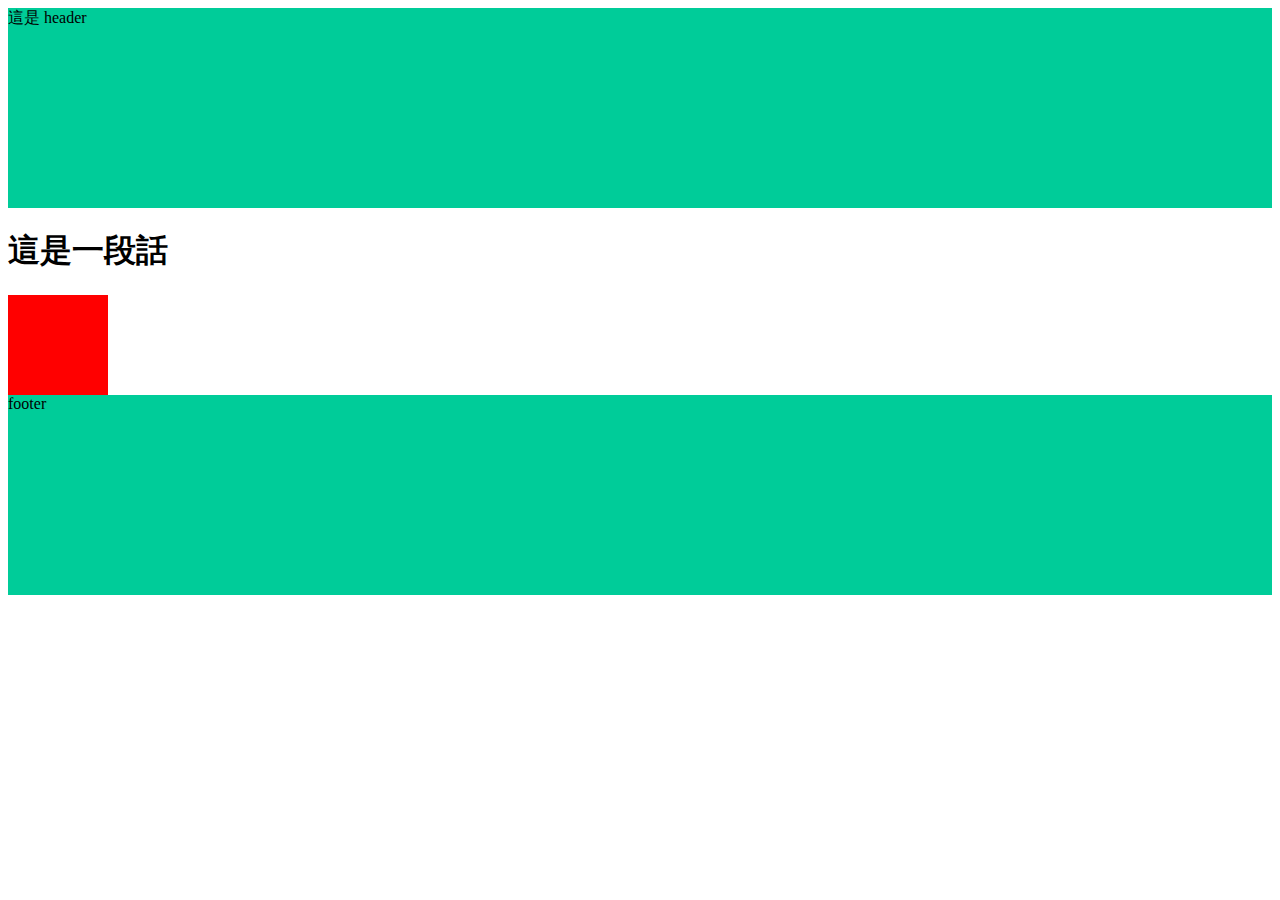
==== index.html @ 0a26b1fb "Update 2023-05-21T09:43:18.702Z" ====
<!DOCTYPE html>
<html lang="en">

<head>
  <meta charset="UTF-8">
  <meta name="viewport" content="width=device-width, initial-scale=1.0">
  <meta http-equiv="X-UA-Compatible" content="ie=edge">
  <title>首頁</title>
  <link rel="stylesheet" href="./assets/style/all.css">
</head>

<body>
  <header class="header">
    這是 header
  </header>

  
<h1>
  這是一段話
</h1>

<div class="box"></div>

  <footer class="footer">
    footer
  </footer>
  <script src="./assets/js/vendors.js"></script>
  <script src="./assets/js/all.js"></script>
</body>

</html>
---- assets/style/all.css ----
.header {
  height: 200px;
  background-color: #00cc99; }

.footer {
  height: 200px;
  background-color: #00cc99; }

.box {
  width: 100px;
  height: 100px;
  background-color: red;
  display: -webkit-box;
  display: -ms-flexbox;
  display: flex;
  -webkit-transition: all 0.5s;
  -o-transition: all 0.5s;
  transition: all 0.5s; }
  .box:hover {
    width: 200px;
    background-color: #00cc99; }

/*# sourceMappingURL=all.css.map */
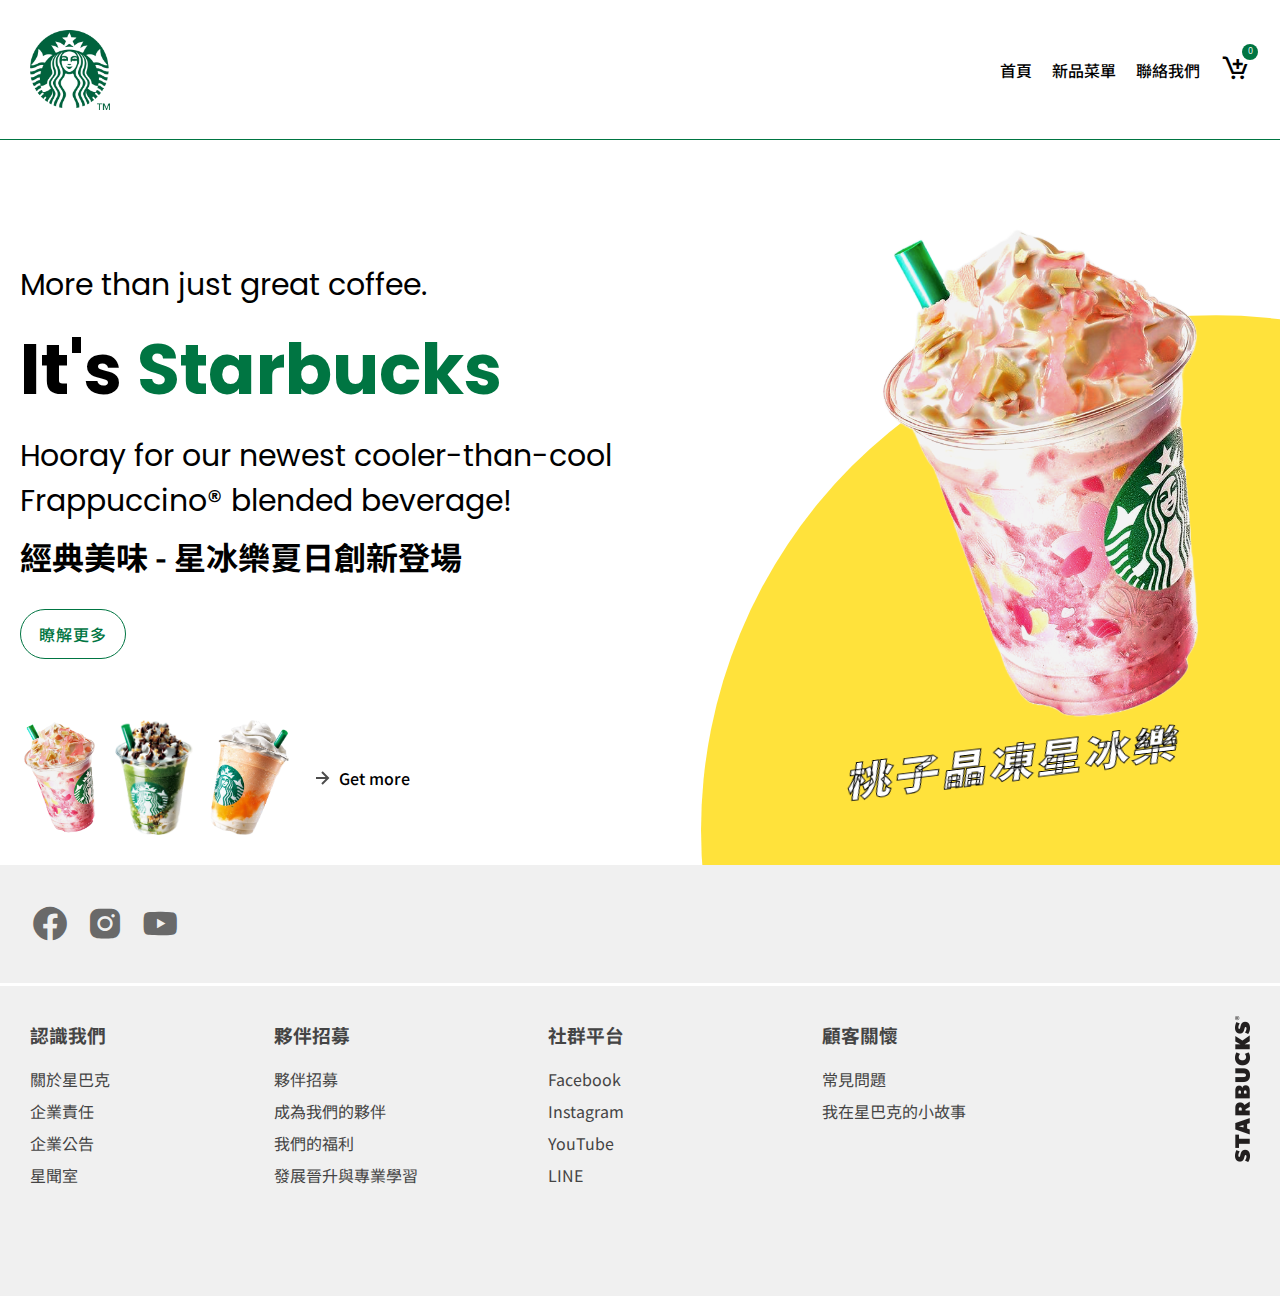
==== commit d1eeba9f: "Update 2023-05-23T00:21:50.530Z" ====
--- a/index.html
+++ b/index.html
@@ -5,25 +5,138 @@
   <meta charset="UTF-8">
   <meta name="viewport" content="width=device-width, initial-scale=1.0">
   <meta http-equiv="X-UA-Compatible" content="ie=edge">
-  <title>首頁</title>
+  <title>星巴克飲料網站Demo</title>
+  <link href='https://unpkg.com/boxicons@2.1.4/css/boxicons.min.css' rel='stylesheet'>
   <link rel="stylesheet" href="./assets/style/all.css">
 </head>
 
 <body>
-  <header class="header">
-    這是 header
+   <!-- 購物車清單卡-->
+  <div class="shopingCard">
+    <div class="shopingCard__list">
+        <div class="shopingCard__list__head">
+            <h1>購物清單</h1>
+            <button class="close"><i class='bx bx-x'></i></button>
+        </div>
+        <ul class="shopingCard__list__content">
+            <!-- <li class="shopingCard__list__item">
+                <div class="shopping__img"><img src="assets/images/flappuccino01.png" alt=""></div>
+                <div>
+                  <p class="shopping__name">桃子晶凍星冰樂</p>
+                  <p class="shopping__price">NT$<span>150</span></p>
+                </div>
+                <div class="shopping__quantity">
+                    <button class="plus"  onclick="changeQuantity()"><i class='bx bx-plus'></i></button>
+                    <div class="count">1</div>
+                    <button class="minus" onclick="changeQuantity()"><i class='bx bx-minus' ></i></button>
+                </div>
+            </li> -->
+        </ul>
+        <p class="send__message">訂單已送出！</p>
+     </div>
+    <div class="checkout">
+        <div class="checkout__total">0</div>
+        <button class="checkout__send">送出訂單</button>
+    </div>
+</div>
+ <!-- header 表頭 -->
+  <header id="header">
+    <div class="container">
+      <nav>
+        <a href="index.html" class="logo"><img src="assets/images/starbucks-logo.png" alt=""></a>
+        <ul class="nav__list">
+          <li class="nav__list__item"><a href="index.html">首頁</a></li>
+          <li class="nav__list__item"><a href="menu.html">新品菜單</a></li>
+          <li class="nav__list__item"><a href="index.html">聯絡我們</a></li>
+          <li class="nav__list__item cart"><button><i class='bx bx-cart-add' ></i></button><span class="quantity">0</span></li>
+        </ul>
+      </nav>
+    </div>
   </header>
 
   
-<h1>
-  這是一段話
-</h1>
+<section class="landing" id="landing">
+    <div class="container">
+        <div class="landing__content">
+            <div class="circle"></div>
+            <div class="landing__content__up">
+                <div class="landing__text">
+                    <p class="en">More than just great coffee.</p>
+                    <h1 class="en">It's <span class="en">Starbucks</span></h1>
+                    <p class="en">Hooray for our newest cooler-than-cool Frappuccino® blended beverage!</p>
+                    <h2 class="ch">經典美味 - 星冰樂夏日創新登場</h2>
+                    <a href="menu.html">瞭解更多</a>
+                </div>
+                <div class="landing__product__big">
+                    <img src="assets/images/flappuccino01.png" alt="">
+                    <p>桃子晶凍星冰樂</p>
+                </div>
+            </div>
+            <div class="landing__content__bottom">
+                    <ul class="thumb">
+                        <li class="thumb__item" data-name="桃子晶凍星冰樂" data-color="#EE9CAD"><img src="assets/images/flappuccino01.png" alt=""></li>
+                        <li class="thumb__item" data-name="抹茶可可星冰樂" data-color="#AAC046"><img src="assets/images/flappuccino02.png" alt=""></li>
+                        <li class="thumb__item" data-name="芒果乳酪星冰樂" data-color="#ffe23b"><img src="assets/images/flappuccino03.png" alt=""></li>
+                    </ul>
+                    <a href="menu.html" class="go-shop"><div class="arrow"></div><span>Get more</span></a>
+            </div>
+    </div>
+</section>
 
-<div class="box"></div>
 
-  <footer class="footer">
-    footer
+ <!-- header 表尾-->
+  <footer id="footer">
+    <div class="footer__top">
+      <div class="container">
+        <ul class="footer__social">
+          <li class="footer__social__icon fb"><a href="#footer"><i class='bx bxl-facebook-circle' ></i></a></li>
+          <li class="footer__social__icon ig"><a href="#footer"><i class='bx bxl-instagram-alt' ></i></a></li>
+          <li class="footer__social__icon yt"><a href="#footer"><i class='bx bxl-youtube'></i></a></li>
+        </ul>
+      </div>
+    </div>
+    <div class="footer__bottom">
+      <div class="container">
+          <ul class="footer__info">
+            <li class="footer__info__col">
+              <h3>認識我們</h3>
+              <ul class="footer__info__item">
+                <li><a href="#footer">關於星巴克</a></li>
+                <li><a href="#footer">企業責任</a></li>
+                <li><a href="#footer">企業公告</a></li>
+                <li><a href="#footer">星聞室</a></li>
+              </ul>
+            </li>
+            <li class="footer__info__col">
+              <h3>夥伴招募</h3>
+              <ul class="footer__info__item">
+                <li><a href="#footer">夥伴招募</a></li>
+                <li><a href="#footer">成為我們的夥伴</a></li>
+                <li><a href="#footer">我們的福利</a></li>
+                <li><a href="#footer">發展晉升與專業學習</a></li>
+              </ul>
+            </li>
+            <li class="footer__info__col">
+              <h3>社群平台</h3>
+              <ul class="footer__info__item">
+                <li><a href="#footer">Facebook</a></li>
+                <li><a href="#footer">Instagram</a></li>
+                <li><a href="#footer">YouTube</a></li>
+                <li><a href="#footer">LINE</a></li>
+              </ul>
+            </li>
+            <li class="footer__info__col">
+              <h3>顧客關懷</h3>
+              <ul class="footer__info__item">
+                <li><a href="#footer">常見問題</a></li>
+                <li><a href="#footer">我在星巴克的小故事</a></li>
+              </ul>
+            </li>
+          </ul>
+      </div>
+    </div>
   </footer>
+ 
   <script src="./assets/js/vendors.js"></script>
   <script src="./assets/js/all.js"></script>
 </body>
--- a/assets/style/all.css
+++ b/assets/style/all.css
@@ -1,23 +1,616 @@
-.header {
-  height: 200px;
-  background-color: #00cc99; }
-
-.footer {
-  height: 200px;
-  background-color: #00cc99; }
-
-.box {
-  width: 100px;
-  height: 100px;
-  background-color: red;
-  display: -webkit-box;
-  display: -ms-flexbox;
-  display: flex;
+@import url("https://fonts.googleapis.com/css2?family=Noto+Sans+TC:wght@100;300;400;500;700;900&family=Poppins:ital,wght@0,100;0,200;0,300;0,400;0,500;0,600;0,700;0,800;0,900;1,100;1,200;1,300;1,400;1,500;1,600;1,700;1,800;1,900&display=swap");
+* {
+  margin: 0;
+  padding: 0;
+  -webkit-box-sizing: border-box;
+          box-sizing: border-box;
+  font-family: "Noto Sans TC","Poppins", sans-serif; }
+
+html, body {
+  width: 100%; }
+
+img {
+  max-width: 100%;
+  vertical-align: top; }
+
+a {
+  text-decoration: none;
+  color: black; }
+
+li {
+  list-style: none; }
+
+.en {
+  font-family: "Poppins"; }
+
+.container {
+  width: 100%;
+  max-width: 1280px;
+  margin: 0 auto;
+  padding: 30px; }
+
+header {
+  position: fixed;
+  z-index: 1;
+  width: 100%;
+  height: 140px;
+  border-bottom: 1px solid #007542;
+  background-color: white; }
+
+nav {
+  display: -webkit-box;
+  display: -ms-flexbox;
+  display: flex;
+  -webkit-box-pack: justify;
+      -ms-flex-pack: justify;
+          justify-content: space-between;
+  -webkit-box-align: center;
+      -ms-flex-align: center;
+          align-items: center; }
+
+.logo {
+  width: 80px; }
+
+.nav__list {
+  display: -webkit-box;
+  display: -ms-flexbox;
+  display: flex;
+  -webkit-box-align: center;
+      -ms-flex-align: center;
+          align-items: center;
+  gap: 20px; }
+  .nav__list a {
+    color: black;
+    font-weight: 500;
+    -webkit-transition: all .25s;
+    -o-transition: all .25s;
+    transition: all .25s; }
+
+.nav__list__item:hover a {
+  color: #007542; }
+
+.nav__list__item.cart {
+  position: relative; }
+  .nav__list__item.cart button {
+    position: relative;
+    top: -2px;
+    border: none;
+    cursor: pointer;
+    font-size: 30px;
+    background-color: transparent;
+    -webkit-transition: all .25s;
+    -o-transition: all .25s;
+    transition: all .25s; }
+    .nav__list__item.cart button:hover {
+      color: #007542;
+      font-size: 32px; }
+  .nav__list__item.cart .quantity {
+    position: absolute;
+    top: -4px;
+    right: -8px;
+    display: -webkit-box;
+    display: -ms-flexbox;
+    display: flex;
+    -webkit-box-pack: center;
+        -ms-flex-pack: center;
+            justify-content: center;
+    -webkit-box-align: center;
+        -ms-flex-align: center;
+            align-items: center;
+    width: 16px;
+    height: 16px;
+    background-color: #007542;
+    border-radius: 50%;
+    font-size: 8px;
+    font-family: "Poppins";
+    color: white; }
+
+.landing {
+  padding-top: 140px; }
+
+.landing .container {
+  padding-left: 0;
+  padding-right: 0;
+  padding-bottom: 0; }
+
+.landing__content {
+  position: relative;
+  padding: 0 20px; }
+
+.circle {
+  position: absolute;
+  top: 0;
+  left: 0;
+  background-color: #ffe23b;
+  width: 100%;
+  height: 100%;
+  -webkit-clip-path: circle(50% at 95% 95%);
+          clip-path: circle(50% at 95% 95%);
+  z-index: -1; }
+  @media (max-width: 768px) {
+    .circle {
+      -webkit-clip-path: circle(50% at 50% 95%);
+              clip-path: circle(50% at 50% 95%); } }
+
+.landing__content__up {
+  display: -webkit-box;
+  display: -ms-flexbox;
+  display: flex;
+  -webkit-box-pack: justify;
+      -ms-flex-pack: justify;
+          justify-content: space-between;
+  -webkit-box-align: center;
+      -ms-flex-align: center;
+          align-items: center;
+  padding-top: 50px; }
+  @media (max-width: 768px) {
+    .landing__content__up {
+      -webkit-box-orient: vertical;
+      -webkit-box-direction: normal;
+          -ms-flex-direction: column;
+              flex-direction: column; } }
+
+.landing__text {
+  max-width: 800px; }
+  .landing__text p.en {
+    font-size: 30px; }
+  .landing__text h1 {
+    font-size: 70px;
+    margin-bottom: 10px; }
+    .landing__text h1 span {
+      color: #007542; }
+  .landing__text p {
+    font-size: 18px;
+    line-height: 1.5;
+    margin-bottom: 10px; }
+  .landing__text h2 {
+    font-size: 32px; }
+  .landing__text a {
+    display: inline-block;
+    padding: 12px 18px;
+    margin-top: 30px;
+    margin-bottom: 20px;
+    font-weight: 500;
+    color: #007542;
+    border-radius: 30px;
+    letter-spacing: 1px;
+    border: 1px solid #007542;
+    -webkit-transition: all .15s ease-out;
+    -o-transition: all .15s ease-out;
+    transition: all .15s ease-out; }
+    .landing__text a:hover {
+      color: white;
+      background-color: #007542; }
+
+@-webkit-keyframes float {
+  0% {
+    -webkit-transform: translateY(0px);
+            transform: translateY(0px); }
+  50% {
+    -webkit-transform: translateY(15px);
+            transform: translateY(15px); }
+  100% {
+    -webkit-transform: translateY(0px);
+            transform: translateY(0px); } }
+
+@keyframes float {
+  0% {
+    -webkit-transform: translateY(0px);
+            transform: translateY(0px); }
+  50% {
+    -webkit-transform: translateY(15px);
+            transform: translateY(15px); }
+  100% {
+    -webkit-transform: translateY(0px);
+            transform: translateY(0px); } }
+
+.landing__product__big {
+  width: 600px;
+  height: 500px;
+  display: -webkit-box;
+  display: -ms-flexbox;
+  display: flex;
+  -webkit-box-orient: vertical;
+  -webkit-box-direction: normal;
+      -ms-flex-direction: column;
+          flex-direction: column;
+  -webkit-box-align: center;
+      -ms-flex-align: center;
+          align-items: center; }
+  .landing__product__big img {
+    max-width: 350px;
+    -webkit-animation: float 1.5s infinite ease-in-out;
+            animation: float 1.5s infinite ease-in-out; }
+  .landing__product__big p {
+    position: relative;
+    left: -30px;
+    font-size: 45px;
+    font-weight: 900;
+    color: white;
+    font-style: italic;
+    letter-spacing: 3px;
+    -webkit-transform: rotateX(30deg) rotate(-8deg);
+            transform: rotateX(30deg) rotate(-8deg);
+    -webkit-text-stroke: 1px black; }
+
+.landing__content__bottom {
+  display: -webkit-box;
+  display: -ms-flexbox;
+  display: flex;
+  -webkit-box-pack: start;
+      -ms-flex-pack: start;
+          justify-content: flex-start;
+  padding-bottom: 30px;
+  -ms-flex-wrap: wrap;
+      flex-wrap: wrap; }
+  @media (max-width: 768px) {
+    .landing__content__bottom {
+      margin-top: 100px;
+      -webkit-box-pack: center;
+          -ms-flex-pack: center;
+              justify-content: center; } }
+
+.thumb {
+  display: -webkit-box;
+  display: -ms-flexbox;
+  display: flex;
+  -webkit-box-pack: center;
+      -ms-flex-pack: center;
+          justify-content: center;
+  gap: 15px; }
+  @media (max-width: 768px) {
+    .thumb {
+      margin-top: 20px;
+      margin-bottom: 20px;
+      width: 100%; } }
+
+.thumb::-webkit-scrollbar {
+  display: none; }
+
+.thumb__item {
+  width: 80px;
+  height: 115px;
+  cursor: pointer;
+  -webkit-transition: -webkit-transform 0.4s;
+  transition: -webkit-transform 0.4s;
+  -o-transition: transform 0.4s;
+  transition: transform 0.4s;
+  transition: transform 0.4s, -webkit-transform 0.4s; }
+  .thumb__item:hover {
+    -webkit-transform: translateY(-15px);
+        -ms-transform: translateY(-15px);
+            transform: translateY(-15px); }
+  .thumb__item img {
+    max-height: 100%; }
+
+.thumb__item:nth-child(4) {
+  margin-left: 10px; }
+
+.go-shop {
+  display: -webkit-box;
+  display: -ms-flexbox;
+  display: flex;
+  -webkit-box-align: center;
+      -ms-flex-align: center;
+          align-items: center;
+  margin-left: 20px; }
+  @media (max-width: 768px) {
+    .go-shop {
+      margin-left: 0; } }
+  .go-shop .arrow {
+    position: relative;
+    width: 24px;
+    height: 24px;
+    background-image: url("data:image/svg+xml,%3Csvg xmlns='http://www.w3.org/2000/svg' width='24' height='24' viewBox='0 0 24 24' style='fill: rgba(0, 0, 0, 0.7);transform: ;msFilter:;'%3E%3Cpath d='m11.293 17.293 1.414 1.414L19.414 12l-6.707-6.707-1.414 1.414L15.586 11H6v2h9.586z'%3E%3C/path%3E%3C/svg%3E");
+    background-repeat: no-repeat;
+    background-size: cover;
+    left: 0;
+    -webkit-transition: all 0.4s;
+    -o-transition: all 0.4s;
+    transition: all 0.4s; }
+  .go-shop span {
+    position: relative;
+    color: #000;
+    margin-left: 5px;
+    font-weight: 500;
+    left: 0;
+    -webkit-transition: all 0.4s;
+    -o-transition: all 0.4s;
+    transition: all 0.4s; }
+    .go-shop span::before {
+      content: "";
+      position: absolute;
+      width: 0%;
+      height: 1px;
+      background-color: #007542;
+      bottom: -5px;
+      -webkit-transition: all 0.4s;
+      -o-transition: all 0.4s;
+      transition: all 0.4s; }
+
+.go-shop:hover span {
+  color: #007542;
+  left: 10px; }
+
+.go-shop:hover span::before {
+  width: 100%; }
+
+.go-shop:hover .arrow {
+  background-image: url("data:image/svg+xml,%3Csvg xmlns='http://www.w3.org/2000/svg' width='24' height='24' viewBox='0 0 24 24' style='fill: rgba(1, 95, 54, 1);transform: ;msFilter:;'%3E%3Cpath d='m11.293 17.293 1.414 1.414L19.414 12l-6.707-6.707-1.414 1.414L15.586 11H6v2h9.586z'%3E%3C/path%3E%3C/svg%3E");
+  left: 8px; }
+
+.menu {
+  padding-top: 140px; }
+
+.menu__content__list {
+  display: -webkit-box;
+  display: -ms-flexbox;
+  display: flex;
+  -webkit-box-pack: center;
+      -ms-flex-pack: center;
+          justify-content: center;
+  padding-top: 50px; }
+  .menu__content__list__wrapper {
+    display: -webkit-box;
+    display: -ms-flexbox;
+    display: flex;
+    -ms-flex-wrap: wrap;
+        flex-wrap: wrap;
+    gap: 14%;
+    width: 60%; }
+    @media (max-width: 768px) {
+      .menu__content__list__wrapper {
+        width: 80%;
+        gap: 10%; } }
+
+.menu__content__list__card {
+  width: 24%;
+  margin-bottom: 80px;
+  text-align: center; }
+  @media (max-width: 768px) {
+    .menu__content__list__card {
+      width: 45%; } }
+  .menu__content__list__card h2 {
+    margin-top: 20px;
+    font-size: 20px;
+    letter-spacing: 1px; }
+  .menu__content__list__card .card__img {
+    position: relative;
+    height: 200px; }
+    .menu__content__list__card .card__img img {
+      height: 100%;
+      -o-object-fit: contain;
+         object-fit: contain; }
+  .menu__content__list__card .price {
+    margin-top: 10px;
+    font-family: "Poppins"; }
+  .menu__content__list__card .addToCart {
+    margin-top: 10px;
+    padding: 10px 14px;
+    border: none;
+    border-radius: 20px;
+    background-color: #f0ece4;
+    cursor: pointer; }
+    .menu__content__list__card .addToCart i {
+      position: relative;
+      top: 2px;
+      font-size: 16px;
+      margin-right: 2px; }
+
+.shopingCard {
+  position: fixed;
+  top: 0;
+  right: -400px;
+  display: -webkit-box;
+  display: -ms-flexbox;
+  display: flex;
+  -webkit-box-orient: vertical;
+  -webkit-box-direction: normal;
+      -ms-flex-direction: column;
+          flex-direction: column;
+  -webkit-box-pack: justify;
+      -ms-flex-pack: justify;
+          justify-content: space-between;
+  width: 400px;
+  height: 100vh;
+  z-index: 2;
+  scroll-behavior: smooth;
+  overflow-y: scroll;
+  background-color: #F7F7F7;
   -webkit-transition: all 0.5s;
   -o-transition: all 0.5s;
   transition: all 0.5s; }
-  .box:hover {
-    width: 200px;
-    background-color: #00cc99; }
+
+.shopingCard__list {
+  margin-top: 41px;
+  padding: 30px; }
+
+.shopingCard.active {
+  right: 0px; }
+
+.shopingCard__list__head {
+  display: -webkit-box;
+  display: -ms-flexbox;
+  display: flex;
+  -webkit-box-align: center;
+      -ms-flex-align: center;
+          align-items: center;
+  padding-bottom: 10px;
+  border-bottom: 1px solid grey; }
+  .shopingCard__list__head h1 {
+    font-size: 26px;
+    -webkit-box-flex: 2;
+        -ms-flex: 2;
+            flex: 2;
+    font-weight: 400;
+    letter-spacing: 2px; }
+  .shopingCard__list__head .close {
+    background-color: transparent;
+    border: none;
+    font-size: 40px;
+    cursor: pointer;
+    -webkit-transition: all 0.15s ease-out;
+    -o-transition: all 0.15s ease-out;
+    transition: all 0.15s ease-out; }
+    .shopingCard__list__head .close:hover {
+      -webkit-transform: scale(0.9);
+          -ms-transform: scale(0.9);
+              transform: scale(0.9);
+      color: #007542; }
+
+.shopingCard__list__content {
+  margin-top: 20px; }
+
+.checkout {
+  display: -webkit-box;
+  display: -ms-flexbox;
+  display: flex;
+  -webkit-box-pack: justify;
+      -ms-flex-pack: justify;
+          justify-content: space-between; }
+  .checkout__total {
+    -webkit-box-flex: 1;
+        -ms-flex: 1;
+            flex: 1;
+    background-color: gainsboro;
+    padding: 20px 0;
+    text-align: center;
+    font-family: "Poppins";
+    font-size: 18px; }
+  .checkout__send {
+    -webkit-box-flex: 1;
+        -ms-flex: 1;
+            flex: 1;
+    border: none;
+    background-color: #007542;
+    color: white;
+    cursor: pointer;
+    font-size: 16px; }
+
+.shopingCard__list__item {
+  display: -webkit-box;
+  display: -ms-flexbox;
+  display: flex;
+  -webkit-box-pack: justify;
+      -ms-flex-pack: justify;
+          justify-content: space-between;
+  margin-top: 10px;
+  padding-top: 5px;
+  padding-bottom: 15px;
+  border-bottom: 1px solid grey;
+  color: #2a2a2a; }
+
+.shopping__img {
+  width: 14%;
+  margin-right: 20px; }
+
+.shopping__name {
+  margin-top: 5px;
+  font-size: 18px;
+  font-weight: 400; }
+
+.shopping__price {
+  font-size: 16px;
+  line-height: 2;
+  font-family: "Poppins"; }
+
+.shopping__quantity {
+  display: -webkit-box;
+  display: -ms-flexbox;
+  display: flex;
+  -webkit-box-pack: justify;
+      -ms-flex-pack: justify;
+          justify-content: space-between;
+  -webkit-box-align: center;
+      -ms-flex-align: center;
+          align-items: center;
+  margin-left: 30px;
+  border-radius: 10px;
+  width: 25%;
+  margin-top: 5px; }
+  .shopping__quantity button {
+    border: none;
+    padding: 3px 6px;
+    border-radius: 15px;
+    font-weight: 800;
+    border: 1px solid grey;
+    cursor: pointer; }
+
+.send__message {
+  position: relative;
+  top: 10%;
+  opacity: 0;
+  background-color: #007542;
+  color: white;
+  padding: 8px;
+  text-align: center;
+  letter-spacing: 2px;
+  -webkit-transition: all 0.5s ease;
+  -o-transition: all 0.5s ease;
+  transition: all 0.5s ease; }
+
+.send__message.active {
+  top: 0;
+  opacity: 1; }
+
+footer {
+  background-color: #F0F0F0; }
+
+.footer__top {
+  border-bottom: 3px solid white; }
+
+.footer__social {
+  display: -webkit-box;
+  display: -ms-flexbox;
+  display: flex;
+  gap: 15px; }
+
+.footer__social__icon a {
+  font-size: 40px;
+  color: dimgrey;
+  -webkit-transition: all 0.25s ease;
+  -o-transition: all 0.25s ease;
+  transition: all 0.25s ease; }
+  .footer__social__icon a:hover {
+    font-size: 42px;
+    color: black; }
+
+.footer__info {
+  display: -webkit-box;
+  display: -ms-flexbox;
+  display: flex;
+  -ms-flex-wrap: wrap;
+      flex-wrap: wrap;
+  background-image: url("../images/wordmark_footer.png");
+  background-repeat: no-repeat;
+  background-position: right top;
+  min-height: 250px; }
+  .footer__info * {
+    color: #444;
+    line-height: 2; }
+
+.footer__info__col {
+  width: 20%;
+  margin-right: 30px; }
+  @media (max-width: 768px) {
+    .footer__info__col {
+      width: 100%;
+      margin-top: 20px;
+      margin-right: 0; } }
+
+.footer__info__col:first-child {
+  margin-right: 0; }
+
+.footer__info__col:last-child {
+  margin-right: 0; }
+
+.footer__info__item {
+  margin-top: 10px; }
+  .footer__info__item a {
+    -webkit-transition: all 0.25s;
+    -o-transition: all 0.25s;
+    transition: all 0.25s; }
+    .footer__info__item a:hover {
+      color: #007542; }
 
 /*# sourceMappingURL=all.css.map */
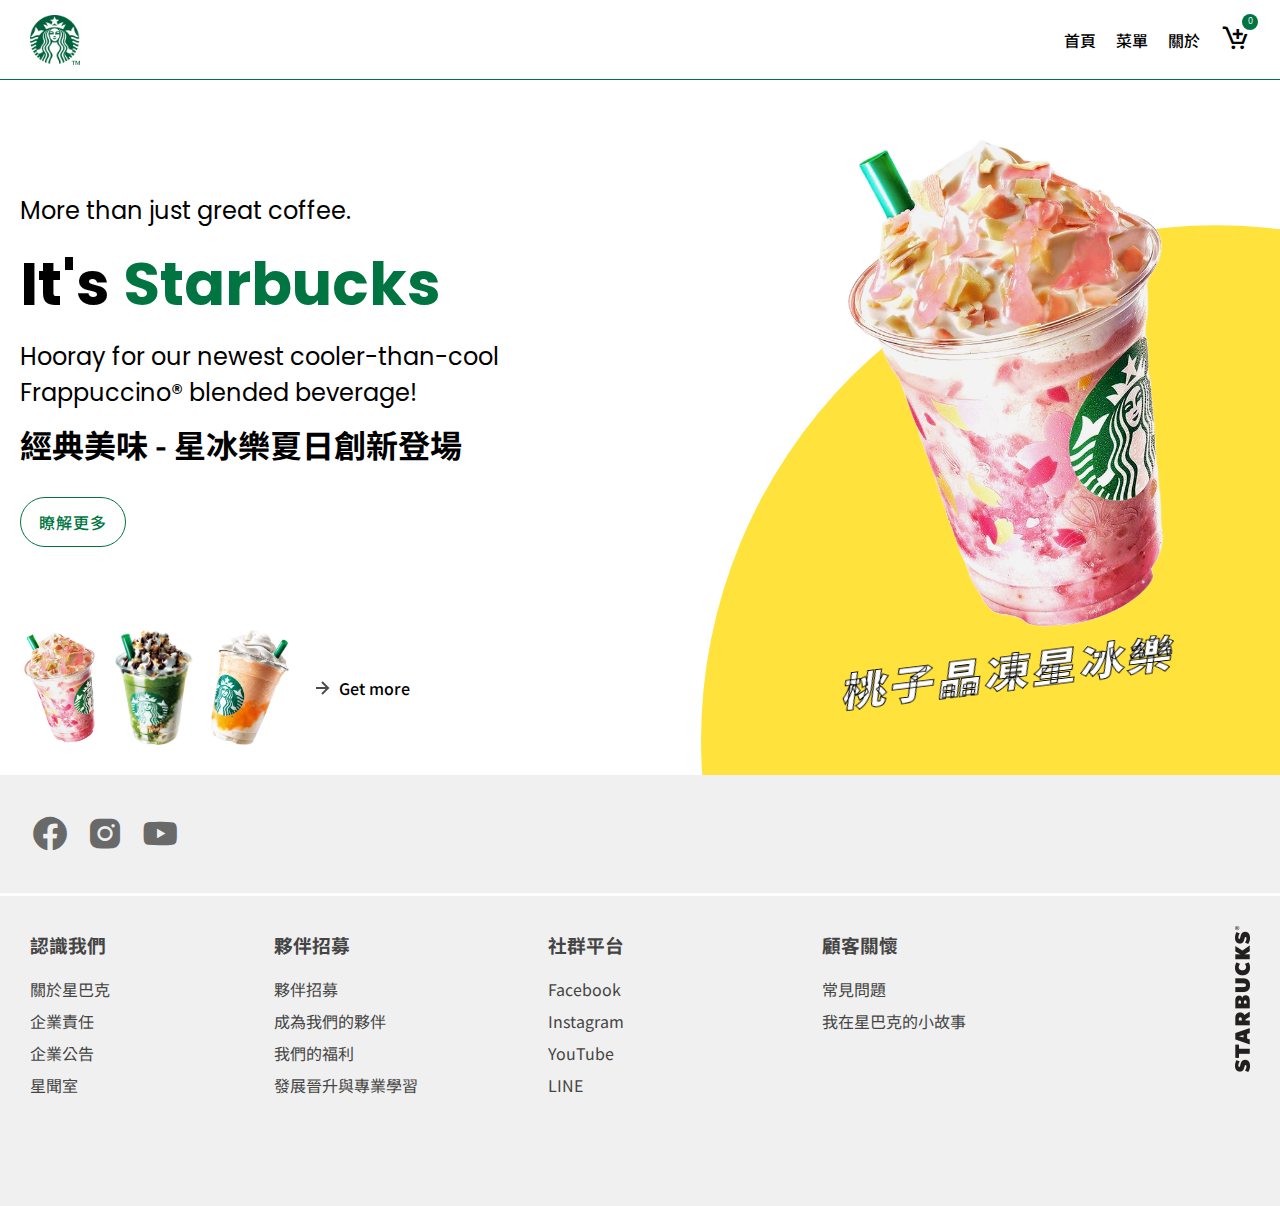
==== commit 4d8a373d: "Update 2023-05-23T19:30:02.085Z" ====
--- a/index.html
+++ b/index.html
@@ -3,9 +3,9 @@
 
 <head>
   <meta charset="UTF-8">
-  <meta name="viewport" content="width=device-width, initial-scale=1.0">
+  <meta name="viewport" content="width=device-width, initial-scale=1.0, minimum-scale=1, maximum-scale=1">
   <meta http-equiv="X-UA-Compatible" content="ie=edge">
-  <title>星巴克飲料網站Demo</title>
+  <title>星巴克個人Demo</title>
   <link href='https://unpkg.com/boxicons@2.1.4/css/boxicons.min.css' rel='stylesheet'>
   <link rel="stylesheet" href="./assets/style/all.css">
 </head>
@@ -46,8 +46,8 @@
         <a href="index.html" class="logo"><img src="assets/images/starbucks-logo.png" alt=""></a>
         <ul class="nav__list">
           <li class="nav__list__item"><a href="index.html">首頁</a></li>
-          <li class="nav__list__item"><a href="menu.html">新品菜單</a></li>
-          <li class="nav__list__item"><a href="index.html">聯絡我們</a></li>
+          <li class="nav__list__item"><a href="menu.html">菜單</a></li>
+          <li class="nav__list__item"><a href="about.html">關於</a></li>
           <li class="nav__list__item cart"><button><i class='bx bx-cart-add' ></i></button><span class="quantity">0</span></li>
         </ul>
       </nav>
--- a/assets/style/all.css
+++ b/assets/style/all.css
@@ -7,7 +7,8 @@
   font-family: "Noto Sans TC","Poppins", sans-serif; }
 
 html, body {
-  width: 100%; }
+  width: 100%;
+  height: 100%; }
 
 img {
   max-width: 100%;
@@ -22,6 +23,9 @@
 
 .en {
   font-family: "Poppins"; }
+
+section {
+  padding-top: 80px; }
 
 .container {
   width: 100%;
@@ -33,9 +37,12 @@
   position: fixed;
   z-index: 1;
   width: 100%;
-  height: 140px;
+  height: 80px;
   border-bottom: 1px solid #007542;
   background-color: white; }
+  header .container {
+    padding-top: 15px;
+    padding-bottom: 15px; }
 
 nav {
   display: -webkit-box;
@@ -47,6 +54,8 @@
   -webkit-box-align: center;
       -ms-flex-align: center;
           align-items: center; }
+  nav img {
+    width: 50px; }
 
 .logo {
   width: 80px; }
@@ -105,13 +114,68 @@
     font-family: "Poppins";
     color: white; }
 
-.landing {
-  padding-top: 140px; }
+footer {
+  background-color: #F0F0F0; }
+
+.footer__top {
+  border-bottom: 3px solid white; }
+
+.footer__social {
+  display: -webkit-box;
+  display: -ms-flexbox;
+  display: flex;
+  gap: 15px; }
+
+.footer__social__icon a {
+  font-size: 40px;
+  color: dimgrey;
+  -webkit-transition: all 0.25s ease;
+  -o-transition: all 0.25s ease;
+  transition: all 0.25s ease; }
+  .footer__social__icon a:hover {
+    font-size: 42px;
+    color: black; }
+
+.footer__info {
+  display: -webkit-box;
+  display: -ms-flexbox;
+  display: flex;
+  -ms-flex-wrap: wrap;
+      flex-wrap: wrap;
+  background-image: url("../images/wordmark_footer.png");
+  background-repeat: no-repeat;
+  background-position: right top;
+  min-height: 250px; }
+  .footer__info * {
+    color: #444;
+    line-height: 2; }
+
+.footer__info__col {
+  width: 20%;
+  margin-right: 30px; }
+  @media (max-width: 768px) {
+    .footer__info__col {
+      width: 100%;
+      margin-top: 20px;
+      margin-right: 0; } }
+
+.footer__info__col:first-child {
+  margin-right: 0; }
+
+.footer__info__col:last-child {
+  margin-right: 0; }
+
+.footer__info__item {
+  margin-top: 10px; }
+  .footer__info__item a {
+    -webkit-transition: all 0.25s;
+    -o-transition: all 0.25s;
+    transition: all 0.25s; }
+    .footer__info__item a:hover {
+      color: #007542; }
 
 .landing .container {
-  padding-left: 0;
-  padding-right: 0;
-  padding-bottom: 0; }
+  padding: 0; }
 
 .landing__content {
   position: relative;
@@ -153,9 +217,10 @@
 .landing__text {
   max-width: 800px; }
   .landing__text p.en {
-    font-size: 30px; }
+    font-size: 24px;
+    max-width: 40ch; }
   .landing__text h1 {
-    font-size: 70px;
+    font-size: 60px;
     margin-bottom: 10px; }
     .landing__text h1 span {
       color: #007542; }
@@ -205,7 +270,7 @@
             transform: translateY(0px); } }
 
 .landing__product__big {
-  width: 600px;
+  max-width: 600px;
   height: 500px;
   display: -webkit-box;
   display: -ms-flexbox;
@@ -216,14 +281,21 @@
           flex-direction: column;
   -webkit-box-align: center;
       -ms-flex-align: center;
-          align-items: center; }
+          align-items: center;
+  position: relative;
+  left: -80px; }
+  @media (max-width: 768px) {
+    .landing__product__big {
+      left: 0; } }
   .landing__product__big img {
     max-width: 350px;
     -webkit-animation: float 1.5s infinite ease-in-out;
             animation: float 1.5s infinite ease-in-out; }
+    @media (max-width: 768px) {
+      .landing__product__big img {
+        max-width: 280px; } }
   .landing__product__big p {
     position: relative;
-    left: -30px;
     font-size: 45px;
     font-weight: 900;
     color: white;
@@ -232,6 +304,9 @@
     -webkit-transform: rotateX(30deg) rotate(-8deg);
             transform: rotateX(30deg) rotate(-8deg);
     -webkit-text-stroke: 1px black; }
+    @media (max-width: 768px) {
+      .landing__product__big p {
+        top: 30px; } }
 
 .landing__content__bottom {
   display: -webkit-box;
@@ -245,7 +320,7 @@
       flex-wrap: wrap; }
   @media (max-width: 768px) {
     .landing__content__bottom {
-      margin-top: 100px;
+      margin-top: 25px;
       -webkit-box-pack: center;
           -ms-flex-pack: center;
               justify-content: center; } }
@@ -339,9 +414,6 @@
   background-image: url("data:image/svg+xml,%3Csvg xmlns='http://www.w3.org/2000/svg' width='24' height='24' viewBox='0 0 24 24' style='fill: rgba(1, 95, 54, 1);transform: ;msFilter:;'%3E%3Cpath d='m11.293 17.293 1.414 1.414L19.414 12l-6.707-6.707-1.414 1.414L15.586 11H6v2h9.586z'%3E%3C/path%3E%3C/svg%3E");
   left: 8px; }
 
-.menu {
-  padding-top: 140px; }
-
 .menu__content__list {
   display: -webkit-box;
   display: -ms-flexbox;
@@ -360,7 +432,7 @@
     width: 60%; }
     @media (max-width: 768px) {
       .menu__content__list__wrapper {
-        width: 80%;
+        width: 100%;
         gap: 10%; } }
 
 .menu__content__list__card {
@@ -390,7 +462,17 @@
     border: none;
     border-radius: 20px;
     background-color: #f0ece4;
-    cursor: pointer; }
+    cursor: pointer;
+    -webkit-transition: all .15s ease-out;
+    -o-transition: all .15s ease-out;
+    transition: all .15s ease-out; }
+    .menu__content__list__card .addToCart:hover {
+      background-color: #007542;
+      color: white; }
+    .menu__content__list__card .addToCart:active {
+      -webkit-transform: scale(1.15);
+          -ms-transform: scale(1.15);
+              transform: scale(1.15); }
     .menu__content__list__card .addToCart i {
       position: relative;
       top: 2px;
@@ -412,14 +494,18 @@
       -ms-flex-pack: justify;
           justify-content: space-between;
   width: 400px;
-  height: 100vh;
-  z-index: 2;
+  height: 100%;
+  z-index: 999;
   scroll-behavior: smooth;
   overflow-y: scroll;
   background-color: #F7F7F7;
   -webkit-transition: all 0.5s;
   -o-transition: all 0.5s;
   transition: all 0.5s; }
+  @media (max-width: 768px) {
+    .shopingCard {
+      right: -100%;
+      width: 100%; } }
 
 .shopingCard__list {
   margin-top: 41px;
@@ -482,9 +568,13 @@
         -ms-flex: 1;
             flex: 1;
     border: none;
-    background-color: #007542;
+    background-color: #323232;
     color: white;
     cursor: pointer;
+    -webkit-user-select: none;
+       -moz-user-select: none;
+        -ms-user-select: none;
+            user-select: none;
     font-size: 16px; }
 
 .shopingCard__list__item {
@@ -501,7 +591,7 @@
   color: #2a2a2a; }
 
 .shopping__img {
-  width: 14%;
+  width: 12%;
   margin-right: 20px; }
 
 .shopping__name {
@@ -553,64 +643,18 @@
   top: 0;
   opacity: 1; }
 
-footer {
-  background-color: #F0F0F0; }
-
-.footer__top {
-  border-bottom: 3px solid white; }
-
-.footer__social {
-  display: -webkit-box;
-  display: -ms-flexbox;
-  display: flex;
-  gap: 15px; }
-
-.footer__social__icon a {
-  font-size: 40px;
-  color: dimgrey;
-  -webkit-transition: all 0.25s ease;
-  -o-transition: all 0.25s ease;
-  transition: all 0.25s ease; }
-  .footer__social__icon a:hover {
-    font-size: 42px;
-    color: black; }
-
-.footer__info {
-  display: -webkit-box;
-  display: -ms-flexbox;
-  display: flex;
-  -ms-flex-wrap: wrap;
-      flex-wrap: wrap;
-  background-image: url("../images/wordmark_footer.png");
-  background-repeat: no-repeat;
-  background-position: right top;
-  min-height: 250px; }
-  .footer__info * {
-    color: #444;
-    line-height: 2; }
-
-.footer__info__col {
-  width: 20%;
-  margin-right: 30px; }
-  @media (max-width: 768px) {
-    .footer__info__col {
-      width: 100%;
-      margin-top: 20px;
-      margin-right: 0; } }
-
-.footer__info__col:first-child {
-  margin-right: 0; }
-
-.footer__info__col:last-child {
-  margin-right: 0; }
-
-.footer__info__item {
-  margin-top: 10px; }
-  .footer__info__item a {
-    -webkit-transition: all 0.25s;
-    -o-transition: all 0.25s;
-    transition: all 0.25s; }
-    .footer__info__item a:hover {
-      color: #007542; }
+.about {
+  color: #333; }
+  .about h1 {
+    font-weight: 500;
+    font-size: 32px;
+    margin-bottom: 20px; }
+  .about img {
+    width: 100%; }
+  .about p {
+    line-height: 2;
+    margin-top: 15px; }
+  .about a:hover {
+    color: #007542; }
 
 /*# sourceMappingURL=all.css.map */
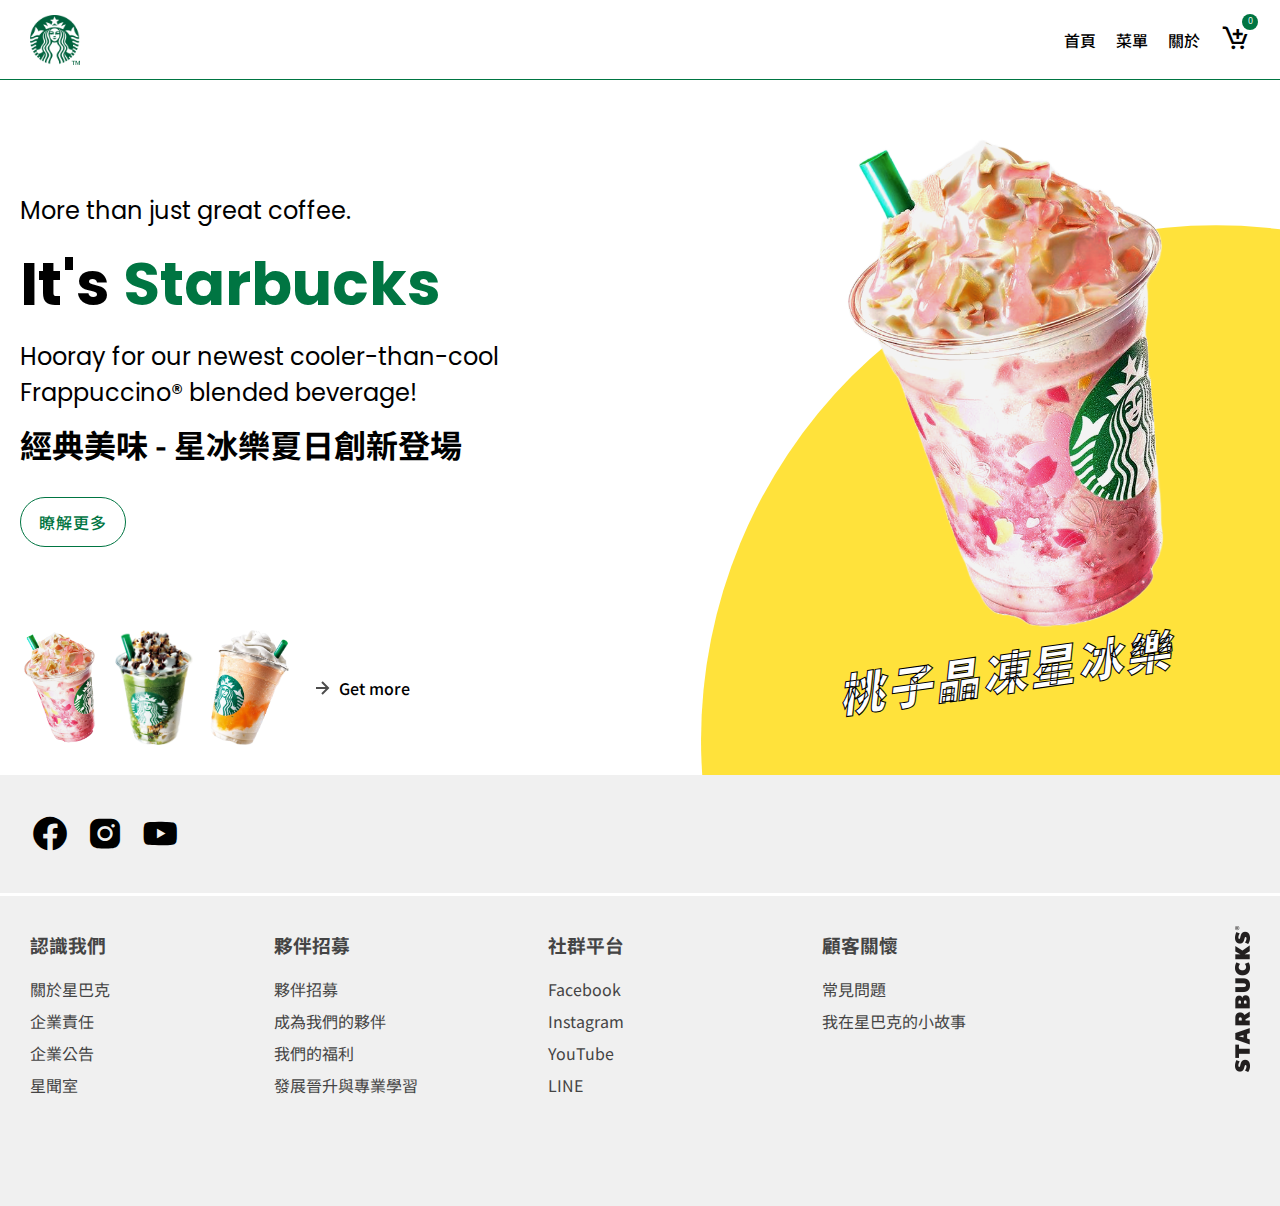
==== commit d2a0a72b: "Update 2023-05-24T16:31:36.324Z" ====
--- a/index.html
+++ b/index.html
@@ -1,9 +1,9 @@
 <!DOCTYPE html>
 <html lang="en">
-
 <head>
   <meta charset="UTF-8">
-  <meta name="viewport" content="width=device-width, initial-scale=1.0, minimum-scale=1, maximum-scale=1">
+  <meta name="viewport" content="width=device-width, initial-scale=1.0">
+  <!-- , minimum-scale=1, maximum-scale=1 -->
   <meta http-equiv="X-UA-Compatible" content="ie=edge">
   <title>星巴克個人Demo</title>
   <link href='https://unpkg.com/boxicons@2.1.4/css/boxicons.min.css' rel='stylesheet'>
@@ -15,25 +15,13 @@
   <div class="shopingCard">
     <div class="shopingCard__list">
         <div class="shopingCard__list__head">
+            <p class="send__message">訂單已送出！</p>
             <h1>購物清單</h1>
             <button class="close"><i class='bx bx-x'></i></button>
         </div>
-        <ul class="shopingCard__list__content">
-            <!-- <li class="shopingCard__list__item">
-                <div class="shopping__img"><img src="assets/images/flappuccino01.png" alt=""></div>
-                <div>
-                  <p class="shopping__name">桃子晶凍星冰樂</p>
-                  <p class="shopping__price">NT$<span>150</span></p>
-                </div>
-                <div class="shopping__quantity">
-                    <button class="plus"  onclick="changeQuantity()"><i class='bx bx-plus'></i></button>
-                    <div class="count">1</div>
-                    <button class="minus" onclick="changeQuantity()"><i class='bx bx-minus' ></i></button>
-                </div>
-            </li> -->
-        </ul>
-        <p class="send__message">訂單已送出！</p>
+        <ul class="shopingCard__list__content"></ul>
      </div>
+     <p class="reminder">尚未加入任何商品</p>
     <div class="checkout">
         <div class="checkout__total">0</div>
         <button class="checkout__send">送出訂單</button>
--- a/assets/style/all.css
+++ b/assets/style/all.css
@@ -20,6 +20,9 @@
 
 li {
   list-style: none; }
+
+i {
+  color: black; }
 
 .en {
   font-family: "Poppins"; }
@@ -153,7 +156,7 @@
 .footer__info__col {
   width: 20%;
   margin-right: 30px; }
-  @media (max-width: 768px) {
+  @media (max-width: 915px) {
     .footer__info__col {
       width: 100%;
       margin-top: 20px;
@@ -191,7 +194,7 @@
   -webkit-clip-path: circle(50% at 95% 95%);
           clip-path: circle(50% at 95% 95%);
   z-index: -1; }
-  @media (max-width: 768px) {
+  @media (max-width: 915px) {
     .circle {
       -webkit-clip-path: circle(50% at 50% 95%);
               clip-path: circle(50% at 50% 95%); } }
@@ -207,7 +210,7 @@
       -ms-flex-align: center;
           align-items: center;
   padding-top: 50px; }
-  @media (max-width: 768px) {
+  @media (max-width: 915px) {
     .landing__content__up {
       -webkit-box-orient: vertical;
       -webkit-box-direction: normal;
@@ -284,14 +287,14 @@
           align-items: center;
   position: relative;
   left: -80px; }
-  @media (max-width: 768px) {
+  @media (max-width: 915px) {
     .landing__product__big {
       left: 0; } }
   .landing__product__big img {
     max-width: 350px;
     -webkit-animation: float 1.5s infinite ease-in-out;
             animation: float 1.5s infinite ease-in-out; }
-    @media (max-width: 768px) {
+    @media (max-width: 915px) {
       .landing__product__big img {
         max-width: 280px; } }
   .landing__product__big p {
@@ -301,10 +304,11 @@
     color: white;
     font-style: italic;
     letter-spacing: 3px;
-    -webkit-transform: rotateX(30deg) rotate(-8deg);
-            transform: rotateX(30deg) rotate(-8deg);
+    -webkit-transform: rotate(-8deg);
+        -ms-transform: rotate(-8deg);
+            transform: rotate(-8deg);
     -webkit-text-stroke: 1px black; }
-    @media (max-width: 768px) {
+    @media (max-width: 915px) {
       .landing__product__big p {
         top: 30px; } }
 
@@ -318,7 +322,7 @@
   padding-bottom: 30px;
   -ms-flex-wrap: wrap;
       flex-wrap: wrap; }
-  @media (max-width: 768px) {
+  @media (max-width: 915px) {
     .landing__content__bottom {
       margin-top: 25px;
       -webkit-box-pack: center;
@@ -333,7 +337,7 @@
       -ms-flex-pack: center;
           justify-content: center;
   gap: 15px; }
-  @media (max-width: 768px) {
+  @media (max-width: 915px) {
     .thumb {
       margin-top: 20px;
       margin-bottom: 20px;
@@ -369,7 +373,7 @@
       -ms-flex-align: center;
           align-items: center;
   margin-left: 20px; }
-  @media (max-width: 768px) {
+  @media (max-width: 915px) {
     .go-shop {
       margin-left: 0; } }
   .go-shop .arrow {
@@ -430,16 +434,16 @@
         flex-wrap: wrap;
     gap: 14%;
     width: 60%; }
-    @media (max-width: 768px) {
+    @media (max-width: 915px) {
       .menu__content__list__wrapper {
-        width: 100%;
+        width: 90%;
         gap: 10%; } }
 
 .menu__content__list__card {
   width: 24%;
   margin-bottom: 80px;
   text-align: center; }
-  @media (max-width: 768px) {
+  @media (max-width: 915px) {
     .menu__content__list__card {
       width: 45%; } }
   .menu__content__list__card h2 {
@@ -461,6 +465,7 @@
     padding: 10px 14px;
     border: none;
     border-radius: 20px;
+    color: black;
     background-color: #f0ece4;
     cursor: pointer;
     -webkit-transition: all .15s ease-out;
@@ -496,20 +501,20 @@
   width: 400px;
   height: 100%;
   z-index: 999;
+  z-index: 999;
   scroll-behavior: smooth;
   overflow-y: scroll;
   background-color: #F7F7F7;
   -webkit-transition: all 0.5s;
   -o-transition: all 0.5s;
   transition: all 0.5s; }
-  @media (max-width: 768px) {
+  @media (max-width: 410px) {
     .shopingCard {
       right: -100%;
       width: 100%; } }
 
 .shopingCard__list {
-  margin-top: 41px;
-  padding: 30px; }
+  padding: 20px 30px; }
 
 .shopingCard.active {
   right: 0px; }
@@ -521,7 +526,6 @@
   -webkit-box-align: center;
       -ms-flex-align: center;
           align-items: center;
-  padding-bottom: 10px;
   border-bottom: 1px solid grey; }
   .shopingCard__list__head h1 {
     font-size: 26px;
@@ -546,6 +550,24 @@
 
 .shopingCard__list__content {
   margin-top: 20px; }
+
+.reminder {
+  position: absolute;
+  bottom: 60px;
+  width: 100%;
+  text-align: center;
+  color: white;
+  background-color: tomato;
+  visibility: hidden;
+  opacity: 0;
+  -webkit-transition: all 0.5s;
+  -o-transition: all 0.5s;
+  transition: all 0.5s; }
+
+.reminder.active {
+  bottom: 67.5px;
+  visibility: visible;
+  opacity: 1; }
 
 .checkout {
   display: -webkit-box;
@@ -576,6 +598,8 @@
         -ms-user-select: none;
             user-select: none;
     font-size: 16px; }
+    .checkout__send:hover {
+      background-color: #007542; }
 
 .shopingCard__list__item {
   display: -webkit-box;
@@ -627,8 +651,10 @@
     cursor: pointer; }
 
 .send__message {
-  position: relative;
-  top: 10%;
+  position: absolute;
+  top: 0px;
+  width: 100%;
+  visibility: hidden;
   opacity: 0;
   background-color: #007542;
   color: white;
@@ -640,7 +666,8 @@
   transition: all 0.5s ease; }
 
 .send__message.active {
-  top: 0;
+  top: -50px;
+  visibility: visible;
   opacity: 1; }
 
 .about {
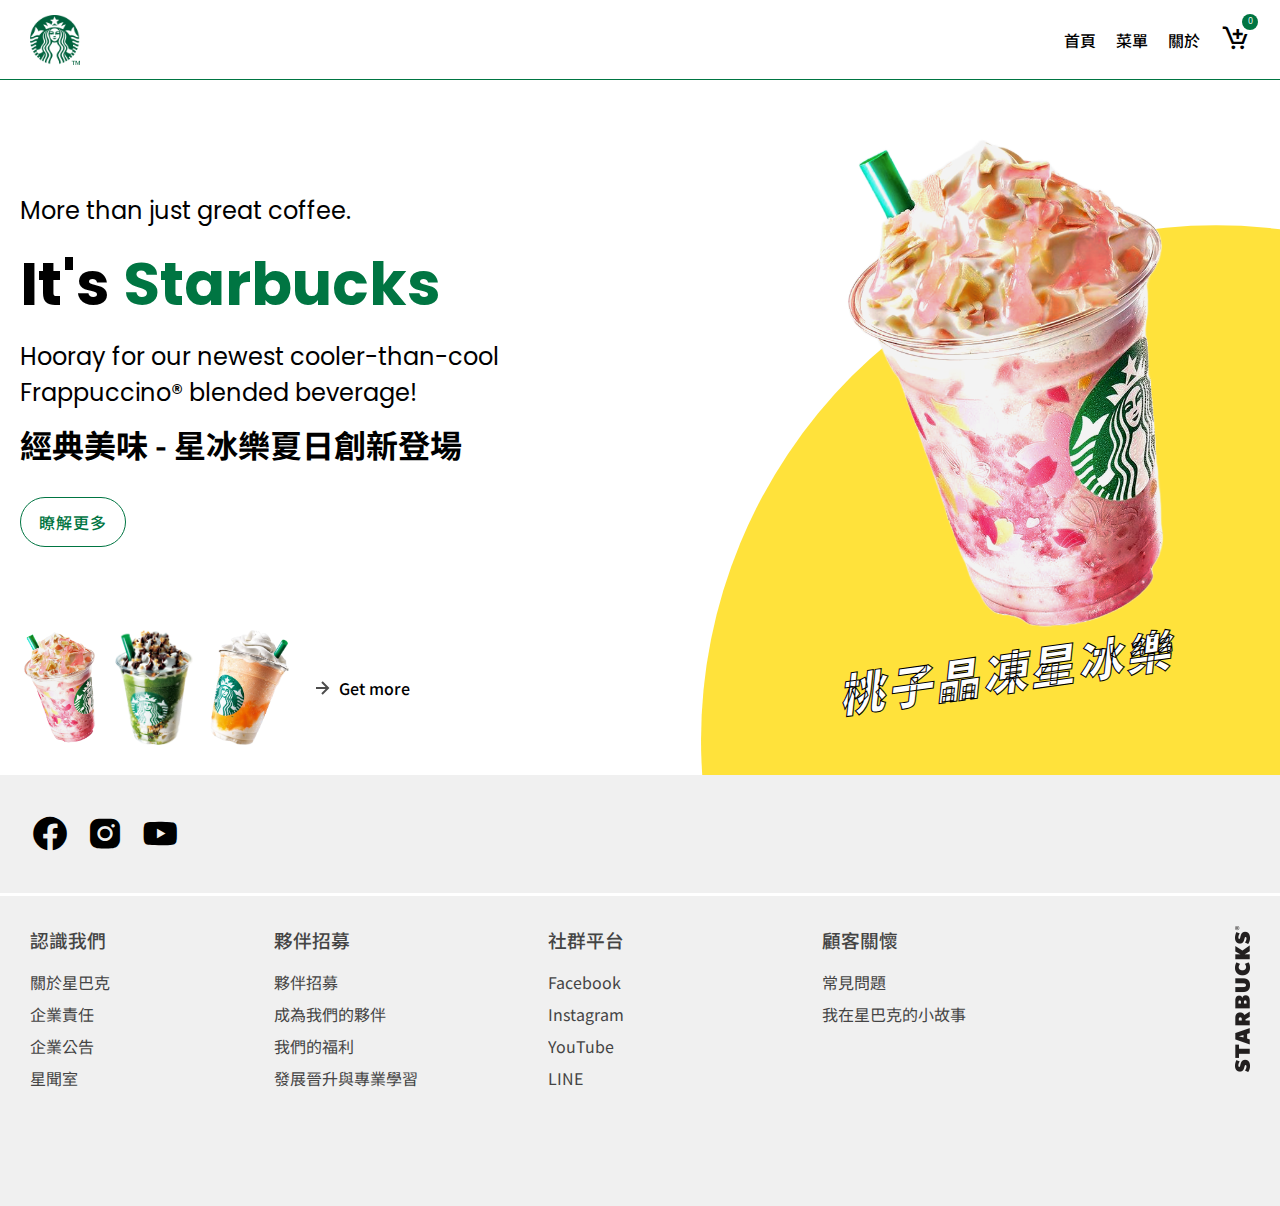
==== commit 2a68eeb7: "Update 2023-05-25T18:15:19.972Z" ====
--- a/index.html
+++ b/index.html
@@ -87,7 +87,10 @@
       <div class="container">
           <ul class="footer__info">
             <li class="footer__info__col">
-              <h3>認識我們</h3>
+              <div class="footer__info__head">
+                <h3>認識我們</h3>
+                <i class='bx bx-chevron-down'></i>
+              </div>
               <ul class="footer__info__item">
                 <li><a href="#footer">關於星巴克</a></li>
                 <li><a href="#footer">企業責任</a></li>
@@ -96,7 +99,10 @@
               </ul>
             </li>
             <li class="footer__info__col">
-              <h3>夥伴招募</h3>
+              <div class="footer__info__head">
+                <h3>夥伴招募</h3>
+                <i class='bx bx-chevron-down'></i>
+              </div>
               <ul class="footer__info__item">
                 <li><a href="#footer">夥伴招募</a></li>
                 <li><a href="#footer">成為我們的夥伴</a></li>
@@ -105,7 +111,10 @@
               </ul>
             </li>
             <li class="footer__info__col">
-              <h3>社群平台</h3>
+              <div class="footer__info__head">
+                <h3>社群平台</h3>
+                <i class='bx bx-chevron-down'></i>
+              </div>
               <ul class="footer__info__item">
                 <li><a href="#footer">Facebook</a></li>
                 <li><a href="#footer">Instagram</a></li>
@@ -114,7 +123,10 @@
               </ul>
             </li>
             <li class="footer__info__col">
-              <h3>顧客關懷</h3>
+              <div class="footer__info__head">
+                <h3>顧客關懷</h3>
+                <i class='bx bx-chevron-down'></i>
+              </div>
               <ul class="footer__info__item">
                 <li><a href="#footer">常見問題</a></li>
                 <li><a href="#footer">我在星巴克的小故事</a></li>
--- a/assets/style/all.css
+++ b/assets/style/all.css
@@ -148,19 +148,22 @@
   background-image: url("../images/wordmark_footer.png");
   background-repeat: no-repeat;
   background-position: right top;
-  min-height: 250px; }
-  .footer__info * {
-    color: #444;
-    line-height: 2; }
+  min-height: 250px;
+  color: #444; }
+  @media (max-width: 915px) {
+    .footer__info {
+      background-image: none; } }
 
 .footer__info__col {
   width: 20%;
-  margin-right: 30px; }
+  margin-right: 30px;
+  overflow: hidden; }
   @media (max-width: 915px) {
     .footer__info__col {
       width: 100%;
       margin-top: 20px;
-      margin-right: 0; } }
+      margin-right: 0;
+      border-bottom: 1px solid #888; } }
 
 .footer__info__col:first-child {
   margin-right: 0; }
@@ -168,9 +171,32 @@
 .footer__info__col:last-child {
   margin-right: 0; }
 
+.footer__info__head {
+  display: -webkit-box;
+  display: -ms-flexbox;
+  display: flex;
+  -webkit-box-pack: justify;
+      -ms-flex-pack: justify;
+          justify-content: space-between;
+  padding-bottom: 10px; }
+  .footer__info__head h3 {
+    font-weight: 500; }
+  .footer__info__head i {
+    font-size: 30px;
+    visibility: hidden; }
+    @media (max-width: 915px) {
+      .footer__info__head i {
+        visibility: visible; } }
+
 .footer__info__item {
-  margin-top: 10px; }
+  height: 0;
+  margin-bottom: 0px;
+  -webkit-transition: all 0.2s linear;
+  -o-transition: all 0.2s linear;
+  transition: all 0.2s linear; }
   .footer__info__item a {
+    line-height: 2;
+    color: #444;
     -webkit-transition: all 0.25s;
     -o-transition: all 0.25s;
     transition: all 0.25s; }
@@ -436,8 +462,11 @@
     width: 60%; }
     @media (max-width: 915px) {
       .menu__content__list__wrapper {
-        width: 90%;
+        width: 70%;
         gap: 10%; } }
+    @media (max-width: 576px) {
+      .menu__content__list__wrapper {
+        width: 100%; } }
 
 .menu__content__list__card {
   width: 24%;
@@ -508,7 +537,7 @@
   -webkit-transition: all 0.5s;
   -o-transition: all 0.5s;
   transition: all 0.5s; }
-  @media (max-width: 410px) {
+  @media (max-width: 576px) {
     .shopingCard {
       right: -100%;
       width: 100%; } }
@@ -520,6 +549,7 @@
   right: 0px; }
 
 .shopingCard__list__head {
+  position: relative;
   display: -webkit-box;
   display: -ms-flexbox;
   display: flex;
@@ -666,7 +696,7 @@
   transition: all 0.5s ease; }
 
 .send__message.active {
-  top: -50px;
+  top: 80px;
   visibility: visible;
   opacity: 1; }
 
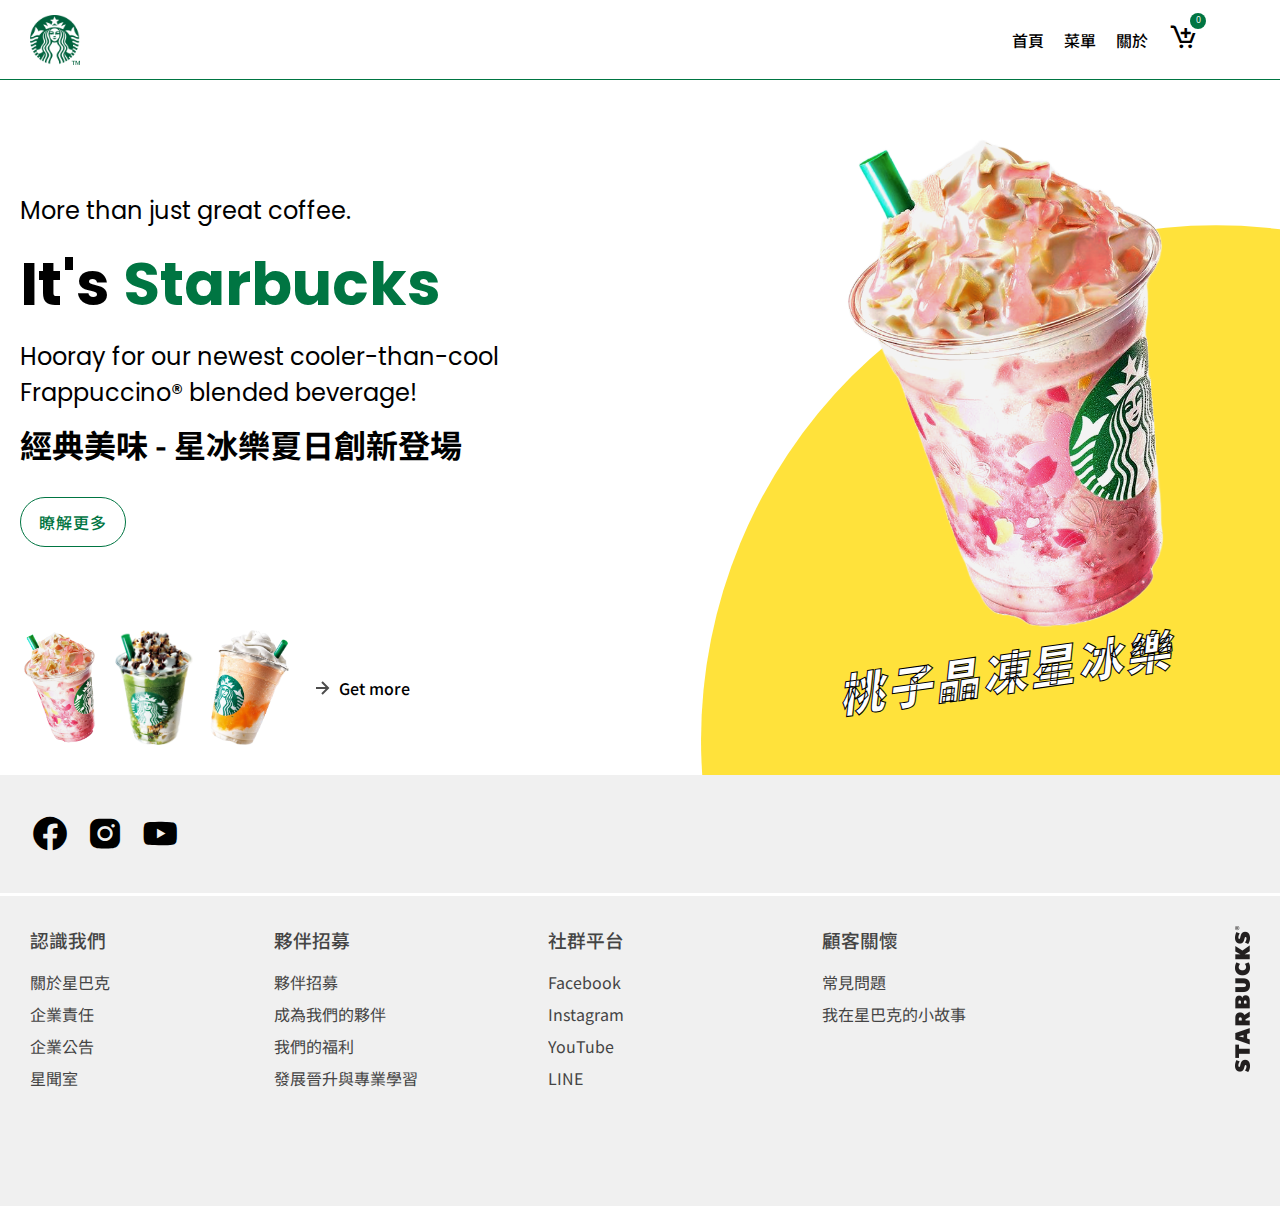
==== commit 6c4a94ec: "Update 2023-06-10T19:13:43.591Z" ====
--- a/index.html
+++ b/index.html
@@ -32,16 +32,23 @@
     <div class="container">
       <nav>
         <a href="index.html" class="logo"><img src="assets/images/starbucks-logo.png" alt=""></a>
-        <ul class="nav__list">
-          <li class="nav__list__item"><a href="index.html">首頁</a></li>
-          <li class="nav__list__item"><a href="menu.html">菜單</a></li>
-          <li class="nav__list__item"><a href="about.html">關於</a></li>
-          <li class="nav__list__item cart"><button><i class='bx bx-cart-add' ></i></button><span class="quantity">0</span></li>
-        </ul>
+        <div class="wrap">
+          <ul class="nav__list">
+            <li class="nav__list__item"><a href="index.html">首頁</a></li>
+            <li class="nav__list__item"><a href="menu.html">菜單</a></li>
+            <li class="nav__list__item"><a href="about.html">關於</a></li>
+            <!-- <li class="nav__list__item cart"><button><i class='bx bx-cart-add' ></i></button><span class="quantity">0</span></li> -->
+          </ul>
+          <div class="cart">
+            <button><i class='bx bx-cart-add'></i></button>
+            <span class="quantity">0</span>
+          </div>
+          <button class="hamburger-menu"><i class='bx bx-menu'></i></button>
+        </div>
       </nav>
     </div>
   </header>
-
+  <div class="cover"></div>
   
 <section class="landing" id="landing">
     <div class="container">
--- a/assets/style/all.css
+++ b/assets/style/all.css
@@ -35,6 +35,19 @@
   max-width: 1280px;
   margin: 0 auto;
   padding: 30px; }
+
+.cover {
+  position: fixed;
+  top: 80px;
+  width: 100%;
+  height: 100%;
+  background-color: black;
+  visibility: hidden;
+  opacity: 0; }
+
+.cover.active {
+  visibility: visible;
+  opacity: 0.5; }
 
 header {
   position: fixed;
@@ -63,6 +76,10 @@
 .logo {
   width: 80px; }
 
+.nav__list.active {
+  position: fixed;
+  right: 0; }
+
 .nav__list {
   display: -webkit-box;
   display: -ms-flexbox;
@@ -71,6 +88,33 @@
       -ms-flex-align: center;
           align-items: center;
   gap: 20px; }
+  @media (max-width: 576px) {
+    .nav__list {
+      position: fixed;
+      top: 0;
+      right: -163px;
+      -webkit-transition: right 0.2s linear;
+      -o-transition: right 0.2s linear;
+      transition: right 0.2s linear;
+      -webkit-box-orient: vertical;
+      -webkit-box-direction: normal;
+          -ms-flex-direction: column;
+              flex-direction: column;
+      background-color: white;
+      padding: 40px 0px;
+      margin-top: 80px;
+      height: 100%;
+      border-left: 1px solid #007542; } }
+  .nav__list button {
+    display: none;
+    border: none;
+    background-color: transparent;
+    font-size: 32px;
+    margin-bottom: 25px;
+    cursor: pointer; }
+    @media (max-width: 576px) {
+      .nav__list button {
+        display: block; } }
   .nav__list a {
     color: black;
     font-weight: 500;
@@ -78,12 +122,30 @@
     -o-transition: all .25s;
     transition: all .25s; }
 
+.nav__list__item a {
+  display: block;
+  scale: 1; }
+  @media (max-width: 576px) {
+    .nav__list__item a {
+      padding: 10px 65px; } }
+  .nav__list__item a:active {
+    scale: 1.15; }
+
 .nav__list__item:hover a {
-  color: #007542; }
-
-.nav__list__item.cart {
+  color: #007542;
+  -webkit-transition: color 0.25s ease;
+  -o-transition: color 0.25s ease;
+  transition: color 0.25s ease; }
+
+.wrap {
+  display: -webkit-box;
+  display: -ms-flexbox;
+  display: flex;
+  gap: 20px; }
+
+.cart {
   position: relative; }
-  .nav__list__item.cart button {
+  .cart button {
     position: relative;
     top: -2px;
     border: none;
@@ -93,10 +155,10 @@
     -webkit-transition: all .25s;
     -o-transition: all .25s;
     transition: all .25s; }
-    .nav__list__item.cart button:hover {
+    .cart button:hover {
       color: #007542;
       font-size: 32px; }
-  .nav__list__item.cart .quantity {
+  .cart .quantity {
     position: absolute;
     top: -4px;
     right: -8px;
@@ -117,6 +179,50 @@
     font-family: "Poppins";
     color: white; }
 
+.hamburger-menu {
+  visibility: hidden;
+  opacity: 0;
+  border: none;
+  background-color: transparent;
+  font-size: 32px;
+  cursor: pointer;
+  -webkit-transition: all 0.15s linear;
+  -o-transition: all 0.15s linear;
+  transition: all 0.15s linear; }
+  @media (max-width: 576px) {
+    .hamburger-menu {
+      visibility: visible;
+      opacity: 1; } }
+
+.hamburger-menu .bx.bx-menu {
+  opacity: 1;
+  -webkit-transition: all 0.2s linear;
+  -o-transition: all 0.2s linear;
+  transition: all 0.2s linear; }
+  .hamburger-menu .bx.bx-menu:active {
+    scale: 1.25; }
+
+.hamburger-menu .bx.bx-x {
+  -webkit-animation: fadeIn 1s backwards;
+          animation: fadeIn 1s backwards;
+  -webkit-transition: scale 0.2s linear;
+  -o-transition: scale 0.2s linear;
+  transition: scale 0.2s linear; }
+  .hamburger-menu .bx.bx-x:active {
+    scale: 0.85; }
+
+@-webkit-keyframes fadeIn {
+  from {
+    opacity: 0.5; }
+  to {
+    opacity: 1; } }
+
+@keyframes fadeIn {
+  from {
+    opacity: 0.5; }
+  to {
+    opacity: 1; } }
+
 footer {
   background-color: #F0F0F0; }
 
@@ -178,7 +284,8 @@
   -webkit-box-pack: justify;
       -ms-flex-pack: justify;
           justify-content: space-between;
-  padding-bottom: 10px; }
+  padding-bottom: 10px;
+  cursor: pointer; }
   .footer__info__head h3 {
     font-weight: 500; }
   .footer__info__head i {
@@ -204,6 +311,7 @@
       color: #007542; }
 
 .landing .container {
+  position: relative;
   padding: 0; }
 
 .landing__content {
@@ -226,6 +334,7 @@
               clip-path: circle(50% at 50% 95%); } }
 
 .landing__content__up {
+  position: relative;
   display: -webkit-box;
   display: -ms-flexbox;
   display: flex;
@@ -275,6 +384,8 @@
     .landing__text a:hover {
       color: white;
       background-color: #007542; }
+    .landing__text a:active {
+      scale: 0.8; }
 
 @-webkit-keyframes float {
   0% {
@@ -339,6 +450,7 @@
         top: 30px; } }
 
 .landing__content__bottom {
+  position: relative;
   display: -webkit-box;
   display: -ms-flexbox;
   display: flex;
@@ -481,7 +593,8 @@
     letter-spacing: 1px; }
   .menu__content__list__card .card__img {
     position: relative;
-    height: 200px; }
+    height: 200px;
+    z-index: -1; }
     .menu__content__list__card .card__img img {
       height: 100%;
       -o-object-fit: contain;
@@ -500,9 +613,10 @@
     -webkit-transition: all .15s ease-out;
     -o-transition: all .15s ease-out;
     transition: all .15s ease-out; }
-    .menu__content__list__card .addToCart:hover {
-      background-color: #007542;
-      color: white; }
+    @media (any-hover: hover) {
+      .menu__content__list__card .addToCart:hover {
+        background-color: #007542;
+        color: white; } }
     .menu__content__list__card .addToCart:active {
       -webkit-transform: scale(1.15);
           -ms-transform: scale(1.15);
@@ -638,6 +752,9 @@
   -webkit-box-pack: justify;
       -ms-flex-pack: justify;
           justify-content: space-between;
+  -webkit-box-align: center;
+      -ms-flex-align: center;
+          align-items: center;
   margin-top: 10px;
   padding-top: 5px;
   padding-bottom: 15px;
@@ -668,10 +785,10 @@
   -webkit-box-align: center;
       -ms-flex-align: center;
           align-items: center;
-  margin-left: 30px;
+  margin-left: 15px;
+  margin-right: 15px;
   border-radius: 10px;
-  width: 25%;
-  margin-top: 5px; }
+  width: 25%; }
   .shopping__quantity button {
     border: none;
     padding: 3px 6px;
@@ -679,6 +796,26 @@
     font-weight: 800;
     border: 1px solid grey;
     cursor: pointer; }
+
+.close__product {
+  font-size: 26px;
+  background-color: transparent;
+  border: none;
+  cursor: pointer;
+  -webkit-transition: -webkit-transform 0.2s linear;
+  transition: -webkit-transform 0.2s linear;
+  -o-transition: transform 0.2s linear;
+  transition: transform 0.2s linear;
+  transition: transform 0.2s linear, -webkit-transform 0.2s linear; }
+  .close__product i {
+    color: dimgrey; }
+  @media (any-hover: hover) {
+    .close__product:hover {
+      -webkit-transform: scale(0.9);
+          -ms-transform: scale(0.9);
+              transform: scale(0.9); }
+      .close__product:hover i {
+        color: tomato; } }
 
 .send__message {
   position: absolute;
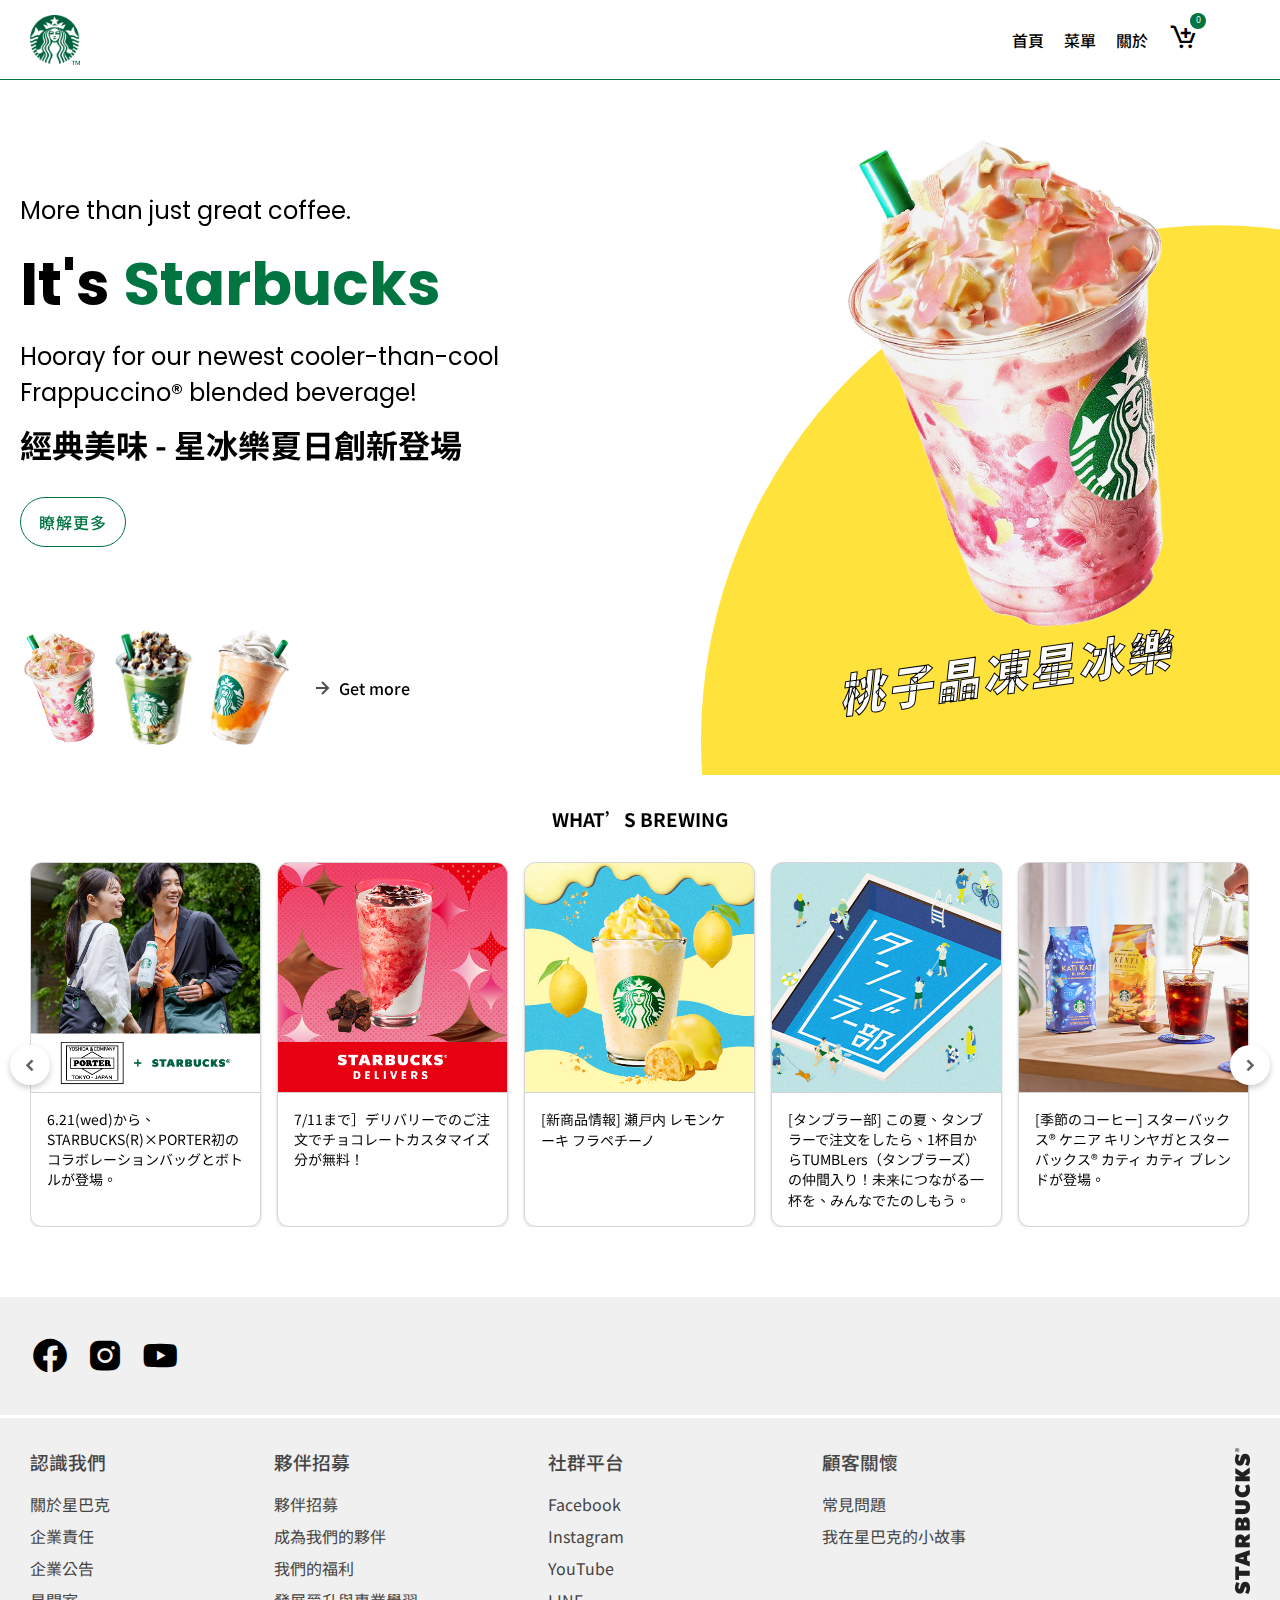
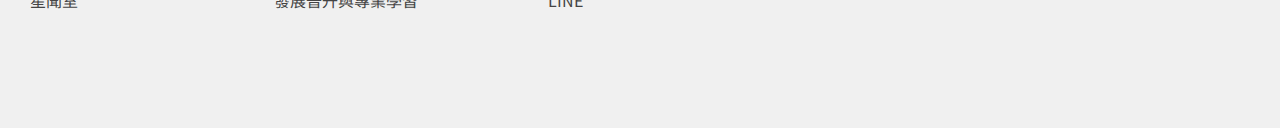
==== commit 09004dff: "Update 2023-06-11T16:12:03.449Z" ====
--- a/index.html
+++ b/index.html
@@ -51,7 +51,7 @@
   <div class="cover"></div>
   
 <section class="landing" id="landing">
-    <div class="container">
+    <div class="container container__landing">
         <div class="landing__content">
             <div class="circle"></div>
             <div class="landing__content__up">
@@ -75,6 +75,77 @@
                     </ul>
                     <a href="menu.html" class="go-shop"><div class="arrow"></div><span>Get more</span></a>
             </div>
+        </div>
+        <h3 class="carousel__main__title">WHAT’S BREWING</h3>
+        <div class="container container__carousel">
+        <div class="carousel__wrapper">
+            <button type="button" class="arrow-left" id="left"><i class='bx bxs-chevron-left'></i></button>
+            <ul class="carousel">
+                <li class="carousel__card">
+                    <a href="#">
+                        <!-- 在 dragging 時讓圖片無法被抓取。抓取拖曳圖片時圖片無法靈魂出竅。 -->
+                        <div class="carousel__card__img"><img src="./assets/images/carousel-01.jpg" alt="星巴克商品照片" draggable="false"></div>
+                        <p>6.21(wed)から、STARBUCKS(R)×PORTER初のコラボレーションバッグとボトルが登場。</p>
+                    </a>
+                </li>
+                <li class="carousel__card">
+                    <a href="menu.html">
+                        <div class="carousel__card__img"><img src="./assets/images/carousel-02.jpg" alt="星巴克商品照片" draggable="false"></div>
+                        <p>7/11まで］デリバリーでのご注文でチョコレートカスタマイズ分が無料！</p>
+                    </a>
+                </li>
+                <li class="carousel__card">
+                    <a href="menu.html">
+                        <div class="carousel__card__img"><img src="./assets/images/carousel-03.jpg" alt="星巴克商品照片" draggable="false"></div>
+                        <p>[新商品情報] 瀬戸内 レモンケーキ フラペチーノ</p>
+                    </a>
+                </li>
+                <li class="carousel__card">
+                    <a href="#">
+                        <div class="carousel__card__img"><img src="./assets/images/carousel-04.jpg" alt="星巴克商品照片" draggable="false"></div>
+                        <p>[タンブラー部] この夏、タンブラーで注文をしたら、1杯目からTUMBLers（タンブラーズ）の仲間入り！未来につながる一杯を、みんなでたのしもう。</p>
+                    </a>
+                </li>
+                <li class="carousel__card">
+                    <a href="#">
+                        <div class="carousel__card__img"><img src="./assets/images/carousel-05.jpg" alt="星巴克商品照片" draggable="false"></div>
+                        <p>[季節のコーヒー] スターバックス® ケニア キリンヤガとスターバックス® カティ カティ ブレンドが登場。</p>
+                    </a>
+                </li>
+                <li class="carousel__card">
+                    <a href="#">
+                        <div class="carousel__card__img"><img src="./assets/images/carousel-06.jpg" alt="星巴克商品照片" draggable="false"></div>
+                        <p>[新商品情報] 一緒にお出かけしたくなる、爽やかな色合いのグッズが登場</p>
+                    </a>
+                </li>
+                <li class="carousel__card">
+                    <a href="#">
+                        <div class="carousel__card__img"><img src="./assets/images/carousel-07.jpg" alt="星巴克商品照片" draggable="false"></div>
+                        <p>初夏に贈るスターバックスのオンラインギフト</p>
+                    </a>
+                </li>
+                <li class="carousel__card">
+                    <a href="#">
+                        <div class="carousel__card__img"><img src="./assets/images/carousel-08.jpg" alt="星巴克商品照片" draggable="false"></div>
+                        <p>季節のおすすめ商品はこちら。</p>
+                    </a>
+                </li>
+                <li class="carousel__card">
+                    <a href="#">
+                        <div class="carousel__card__img"><img src="./assets/images/carousel-09.jpg" alt="星巴克商品照片" draggable="false"></div>
+                        <p>[父の日ギフト] 感謝の気持ちを込めた、特別なカフェタイムを贈りませんか。</p>
+                    </a>
+                </li>
+                <li class="carousel__card">
+                    <a href="#">
+                        <div class="carousel__card__img"><img src="./assets/images/carousel-10.jpg" alt="星巴克商品照片" draggable="false"></div>
+                        <p>発売前にLIVEでチェック！サマーシーズンを盛り上げる新商品が登場。</p>
+                    </a>
+                </li>
+            </ul>
+            <button type="button" class="arrow-right" id="right"><i class='bx bxs-chevron-right'></i></button>
+        <div>
+        </div>
     </div>
 </section>
 
--- a/assets/style/all.css
+++ b/assets/style/all.css
@@ -8,7 +8,8 @@
 
 html, body {
   width: 100%;
-  height: 100%; }
+  height: 100%;
+  scroll-behavior: smooth; }
 
 img {
   max-width: 100%;
@@ -310,7 +311,7 @@
     .footer__info__item a:hover {
       color: #007542; }
 
-.landing .container {
+.container__landing {
   position: relative;
   padding: 0; }
 
@@ -555,6 +556,93 @@
 .go-shop:hover .arrow {
   background-image: url("data:image/svg+xml,%3Csvg xmlns='http://www.w3.org/2000/svg' width='24' height='24' viewBox='0 0 24 24' style='fill: rgba(1, 95, 54, 1);transform: ;msFilter:;'%3E%3Cpath d='m11.293 17.293 1.414 1.414L19.414 12l-6.707-6.707-1.414 1.414L15.586 11H6v2h9.586z'%3E%3C/path%3E%3C/svg%3E");
   left: 8px; }
+
+.carousel__main__title {
+  text-align: center;
+  padding-top: 30px; }
+
+.container__carousel {
+  position: relative; }
+
+.carousel__wrapper {
+  width: 100%;
+  margin-bottom: 40px; }
+  .carousel__wrapper button {
+    position: absolute;
+    width: 40px;
+    height: 40px;
+    border: none;
+    border-radius: 50%;
+    background-color: white;
+    cursor: pointer;
+    top: 50%;
+    -webkit-transform: translateY(-50%);
+        -ms-transform: translateY(-50%);
+            transform: translateY(-50%);
+    -webkit-box-shadow: 0 3px 6px rgba(0, 0, 0, 0.2);
+            box-shadow: 0 3px 6px rgba(0, 0, 0, 0.2);
+    font-size: 20px; }
+    .carousel__wrapper button i {
+      width: 40px;
+      padding: 10px 0;
+      color: #646464; }
+  .carousel__wrapper button.arrow-left {
+    left: 10px; }
+  .carousel__wrapper button.arrow-right {
+    right: 10px; }
+
+.carousel {
+  display: grid;
+  grid-auto-flow: column;
+  grid-auto-columns: calc((100%/5) - 13px);
+  gap: 16px;
+  overflow-x: auto;
+  -ms-scroll-snap-type: x mandatory;
+      scroll-snap-type: x mandatory;
+  scroll-behavior: smooth;
+  scrollbar-width: none; }
+  @media (max-width: 915px) {
+    .carousel {
+      grid-auto-columns: calc((100%/2) - 13px); } }
+  @media (max-width: 576px) {
+    .carousel {
+      grid-auto-columns: 100%; } }
+
+.carousel::-webkit-scrollbar {
+  display: none; }
+
+.carousel.dragging {
+  scroll-behavior: auto;
+  -ms-scroll-snap-type: none;
+      scroll-snap-type: none; }
+
+.carousel.dragging .carousel__card {
+  cursor: -webkit-grab;
+  cursor: grab;
+  -webkit-user-select: none;
+     -moz-user-select: none;
+      -ms-user-select: none;
+          user-select: none; }
+
+.carousel__card {
+  scroll-snap-align: start;
+  -webkit-box-shadow: 0 1px 3px rgba(0, 0, 0, 0.16);
+          box-shadow: 0 1px 3px rgba(0, 0, 0, 0.16);
+  border: 1px solid rgba(0, 0, 0, 0.16);
+  border-radius: 12px;
+  overflow: hidden; }
+  .carousel__card a {
+    display: block; }
+  .carousel__card__img {
+    position: relative;
+    border-radius: 12px;
+    z-index: -1; }
+  .carousel__card p {
+    position: relative;
+    border-top: 1px solid lightgrey;
+    padding: 16px;
+    font-size: 14px;
+    z-index: -1; }
 
 .menu__content__list {
   display: -webkit-box;
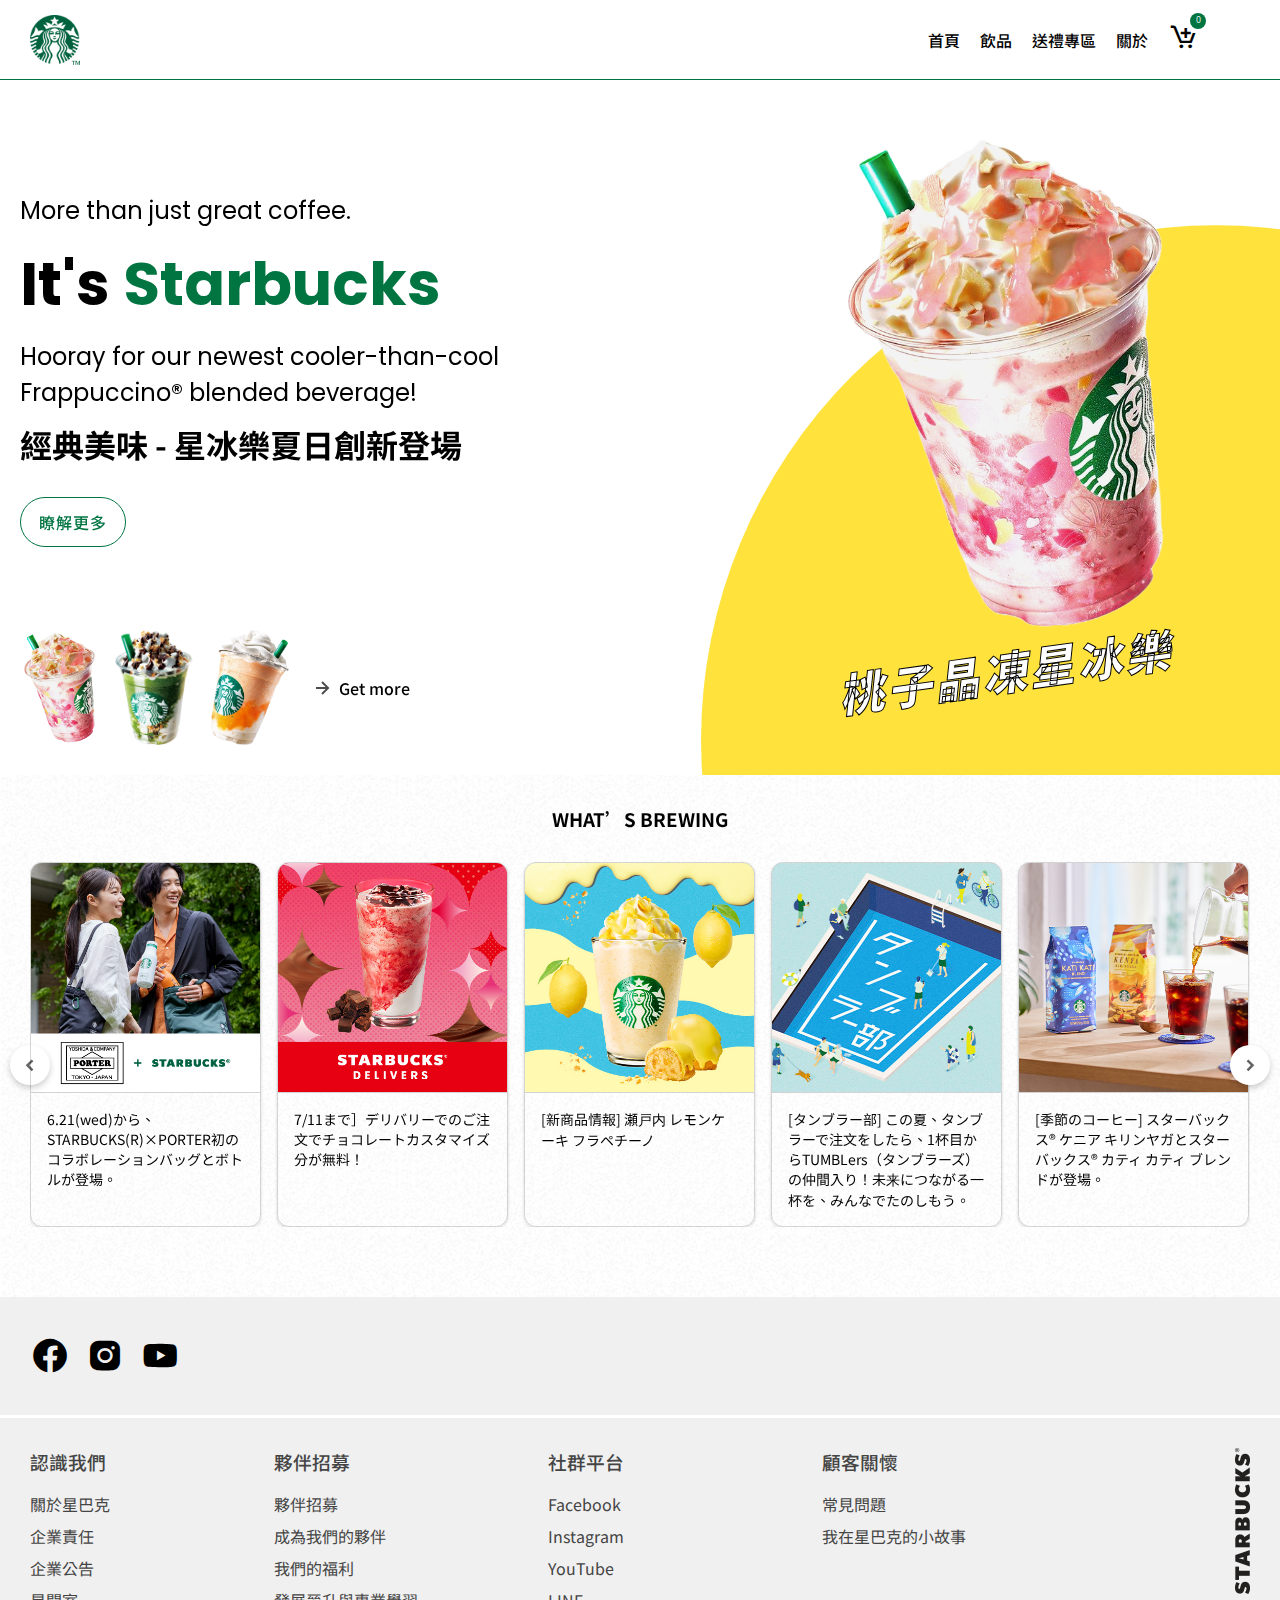
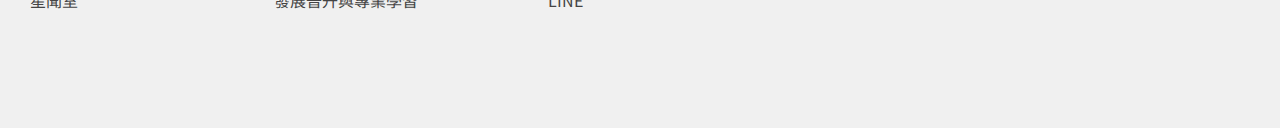
==== commit 23b9d61b: "Update 2023-06-12T08:08:44.217Z" ====
--- a/index.html
+++ b/index.html
@@ -28,6 +28,7 @@
     </div>
 </div>
  <!-- header 表頭 -->
+ <div class="cover"></div>
   <header id="header">
     <div class="container">
       <nav>
@@ -35,7 +36,8 @@
         <div class="wrap">
           <ul class="nav__list">
             <li class="nav__list__item"><a href="index.html">首頁</a></li>
-            <li class="nav__list__item"><a href="menu.html">菜單</a></li>
+            <li class="nav__list__item"><a href="menu.html">飲品</a></li>
+            <li class="nav__list__item"><a href="gift.html">送禮專區</a></li>
             <li class="nav__list__item"><a href="about.html">關於</a></li>
             <!-- <li class="nav__list__item cart"><button><i class='bx bx-cart-add' ></i></button><span class="quantity">0</span></li> -->
           </ul>
@@ -48,7 +50,6 @@
       </nav>
     </div>
   </header>
-  <div class="cover"></div>
   
 <section class="landing" id="landing">
     <div class="container container__landing">
@@ -99,6 +100,7 @@
                         <div class="carousel__card__img"><img src="./assets/images/carousel-03.jpg" alt="星巴克商品照片" draggable="false"></div>
                         <p>[新商品情報] 瀬戸内 レモンケーキ フラペチーノ</p>
                     </a>
+                    
                 </li>
                 <li class="carousel__card">
                     <a href="#">
--- a/assets/style/all.css
+++ b/assets/style/all.css
@@ -11,6 +11,9 @@
   height: 100%;
   scroll-behavior: smooth; }
 
+body {
+  background-image: url("../images/bg-so-white.png"); }
+
 img {
   max-width: 100%;
   vertical-align: top; }
@@ -39,7 +42,6 @@
 
 .cover {
   position: fixed;
-  top: 80px;
   width: 100%;
   height: 100%;
   background-color: black;
@@ -48,7 +50,8 @@
 
 .cover.active {
   visibility: visible;
-  opacity: 0.5; }
+  opacity: 0.5;
+  z-index: 0; }
 
 header {
   position: fixed;
@@ -79,7 +82,8 @@
 
 .nav__list.active {
   position: fixed;
-  right: 0; }
+  right: 0;
+  z-index: 999; }
 
 .nav__list {
   display: -webkit-box;
@@ -93,7 +97,7 @@
     .nav__list {
       position: fixed;
       top: 0;
-      right: -163px;
+      right: -200px;
       -webkit-transition: right 0.2s linear;
       -o-transition: right 0.2s linear;
       transition: right 0.2s linear;
@@ -317,7 +321,8 @@
 
 .landing__content {
   position: relative;
-  padding: 0 20px; }
+  padding: 0 20px;
+  background-color: white; }
 
 .circle {
   position: absolute;
@@ -327,8 +332,7 @@
   width: 100%;
   height: 100%;
   -webkit-clip-path: circle(50% at 95% 95%);
-          clip-path: circle(50% at 95% 95%);
-  z-index: -1; }
+          clip-path: circle(50% at 95% 95%); }
   @media (max-width: 915px) {
     .circle {
       -webkit-clip-path: circle(50% at 50% 95%);
@@ -556,93 +560,6 @@
 .go-shop:hover .arrow {
   background-image: url("data:image/svg+xml,%3Csvg xmlns='http://www.w3.org/2000/svg' width='24' height='24' viewBox='0 0 24 24' style='fill: rgba(1, 95, 54, 1);transform: ;msFilter:;'%3E%3Cpath d='m11.293 17.293 1.414 1.414L19.414 12l-6.707-6.707-1.414 1.414L15.586 11H6v2h9.586z'%3E%3C/path%3E%3C/svg%3E");
   left: 8px; }
-
-.carousel__main__title {
-  text-align: center;
-  padding-top: 30px; }
-
-.container__carousel {
-  position: relative; }
-
-.carousel__wrapper {
-  width: 100%;
-  margin-bottom: 40px; }
-  .carousel__wrapper button {
-    position: absolute;
-    width: 40px;
-    height: 40px;
-    border: none;
-    border-radius: 50%;
-    background-color: white;
-    cursor: pointer;
-    top: 50%;
-    -webkit-transform: translateY(-50%);
-        -ms-transform: translateY(-50%);
-            transform: translateY(-50%);
-    -webkit-box-shadow: 0 3px 6px rgba(0, 0, 0, 0.2);
-            box-shadow: 0 3px 6px rgba(0, 0, 0, 0.2);
-    font-size: 20px; }
-    .carousel__wrapper button i {
-      width: 40px;
-      padding: 10px 0;
-      color: #646464; }
-  .carousel__wrapper button.arrow-left {
-    left: 10px; }
-  .carousel__wrapper button.arrow-right {
-    right: 10px; }
-
-.carousel {
-  display: grid;
-  grid-auto-flow: column;
-  grid-auto-columns: calc((100%/5) - 13px);
-  gap: 16px;
-  overflow-x: auto;
-  -ms-scroll-snap-type: x mandatory;
-      scroll-snap-type: x mandatory;
-  scroll-behavior: smooth;
-  scrollbar-width: none; }
-  @media (max-width: 915px) {
-    .carousel {
-      grid-auto-columns: calc((100%/2) - 13px); } }
-  @media (max-width: 576px) {
-    .carousel {
-      grid-auto-columns: 100%; } }
-
-.carousel::-webkit-scrollbar {
-  display: none; }
-
-.carousel.dragging {
-  scroll-behavior: auto;
-  -ms-scroll-snap-type: none;
-      scroll-snap-type: none; }
-
-.carousel.dragging .carousel__card {
-  cursor: -webkit-grab;
-  cursor: grab;
-  -webkit-user-select: none;
-     -moz-user-select: none;
-      -ms-user-select: none;
-          user-select: none; }
-
-.carousel__card {
-  scroll-snap-align: start;
-  -webkit-box-shadow: 0 1px 3px rgba(0, 0, 0, 0.16);
-          box-shadow: 0 1px 3px rgba(0, 0, 0, 0.16);
-  border: 1px solid rgba(0, 0, 0, 0.16);
-  border-radius: 12px;
-  overflow: hidden; }
-  .carousel__card a {
-    display: block; }
-  .carousel__card__img {
-    position: relative;
-    border-radius: 12px;
-    z-index: -1; }
-  .carousel__card p {
-    position: relative;
-    border-top: 1px solid lightgrey;
-    padding: 16px;
-    font-size: 14px;
-    z-index: -1; }
 
 .menu__content__list {
   display: -webkit-box;
@@ -939,4 +856,173 @@
   .about a:hover {
     color: #007542; }
 
+.gift {
+  color: #333; }
+  .gift .container {
+    padding-top: 0;
+    padding-bottom: 0; }
+    @media (max-width: 915px) {
+      .gift .container {
+        padding: 0; } }
+  .gift p {
+    line-height: 2;
+    margin-top: 15px; }
+  .gift a:hover {
+    color: #007542; }
+
+.gift__banner {
+  display: block;
+  background-image: url(../images/banner-gift.jpg);
+  height: 400px; }
+
+.gift__title {
+  background-color: #ededed; }
+  .gift__title h1 {
+    font-weight: 500;
+    font-size: 16px;
+    padding: 10px 0; }
+    @media (max-width: 915px) {
+      .gift__title h1 {
+        text-align: center; } }
+
+.gift__content {
+  display: -webkit-box;
+  display: -ms-flexbox;
+  display: flex;
+  -webkit-box-align: center;
+      -ms-flex-align: center;
+          align-items: center; }
+  @media (max-width: 915px) {
+    .gift__content {
+      -webkit-box-orient: vertical;
+      -webkit-box-direction: reverse;
+          -ms-flex-direction: column-reverse;
+              flex-direction: column-reverse; } }
+  .gift__content h2 {
+    font-weight: 500;
+    padding-bottom: 10px;
+    border-bottom: 1px solid dimgrey; }
+  .gift__content p {
+    font-size: 15px;
+    margin-bottom: 10px; }
+  .gift__content a {
+    font-weight: 600; }
+  .gift__content__text {
+    width: 40%;
+    padding-right: 40px; }
+    @media (max-width: 915px) {
+      .gift__content__text {
+        padding: 40px 0; } }
+  .gift__content__img {
+    width: 60%; }
+    @media (max-width: 915px) {
+      .gift__content__img {
+        width: 100%; }
+        .gift__content__img img {
+          width: 100%; } }
+
+.gift__content.reverse {
+  -webkit-box-orient: horizontal;
+  -webkit-box-direction: reverse;
+      -ms-flex-direction: row-reverse;
+          flex-direction: row-reverse; }
+  @media (max-width: 915px) {
+    .gift__content.reverse {
+      -webkit-box-orient: vertical;
+      -webkit-box-direction: reverse;
+          -ms-flex-direction: column-reverse;
+              flex-direction: column-reverse; } }
+  .gift__content.reverse .gift__content__text {
+    width: 40%;
+    padding-left: 40px; }
+    @media (max-width: 915px) {
+      .gift__content.reverse .gift__content__text {
+        padding-left: 0; } }
+
+.carousel__main__title {
+  text-align: center;
+  padding-top: 30px; }
+
+.container__carousel {
+  position: relative; }
+
+.carousel__wrapper {
+  width: 100%;
+  margin-bottom: 40px; }
+  .carousel__wrapper button {
+    position: absolute;
+    width: 40px;
+    height: 40px;
+    border: none;
+    border-radius: 50%;
+    background-color: white;
+    cursor: pointer;
+    top: 50%;
+    -webkit-transform: translateY(-50%);
+        -ms-transform: translateY(-50%);
+            transform: translateY(-50%);
+    -webkit-box-shadow: 0 3px 6px rgba(0, 0, 0, 0.2);
+            box-shadow: 0 3px 6px rgba(0, 0, 0, 0.2);
+    font-size: 20px; }
+    .carousel__wrapper button i {
+      width: 40px;
+      padding: 10px 0;
+      color: #646464; }
+  .carousel__wrapper button.arrow-left {
+    left: 10px; }
+  .carousel__wrapper button.arrow-right {
+    right: 10px; }
+
+.carousel {
+  display: grid;
+  grid-auto-flow: column;
+  grid-auto-columns: calc((100%/5) - 13px);
+  gap: 16px;
+  overflow-x: auto;
+  -ms-scroll-snap-type: x mandatory;
+      scroll-snap-type: x mandatory;
+  scroll-behavior: smooth;
+  scrollbar-width: none; }
+  @media (max-width: 915px) {
+    .carousel {
+      grid-auto-columns: calc((100%/2) - 13px); } }
+  @media (max-width: 576px) {
+    .carousel {
+      grid-auto-columns: 100%; } }
+
+.carousel::-webkit-scrollbar {
+  display: none; }
+
+.carousel.dragging {
+  -ms-scroll-snap-type: none;
+      scroll-snap-type: none;
+  scroll-behavior: auto; }
+
+.carousel.dragging .carousel__card {
+  cursor: -webkit-grab;
+  cursor: grab;
+  -webkit-user-select: none;
+     -moz-user-select: none;
+      -ms-user-select: none;
+          user-select: none; }
+
+.carousel__card {
+  scroll-snap-align: start;
+  -webkit-box-shadow: 0 1px 3px rgba(0, 0, 0, 0.16);
+          box-shadow: 0 1px 3px rgba(0, 0, 0, 0.16);
+  border: 1px solid rgba(0, 0, 0, 0.16);
+  border-radius: 12px;
+  overflow: hidden;
+  position: relative; }
+  .carousel__card__img {
+    position: relative;
+    border-radius: 12px;
+    z-index: -1; }
+  .carousel__card p {
+    position: relative;
+    border-top: 1px solid lightgrey;
+    padding: 16px;
+    font-size: 14px;
+    z-index: -1; }
+
 /*# sourceMappingURL=all.css.map */
